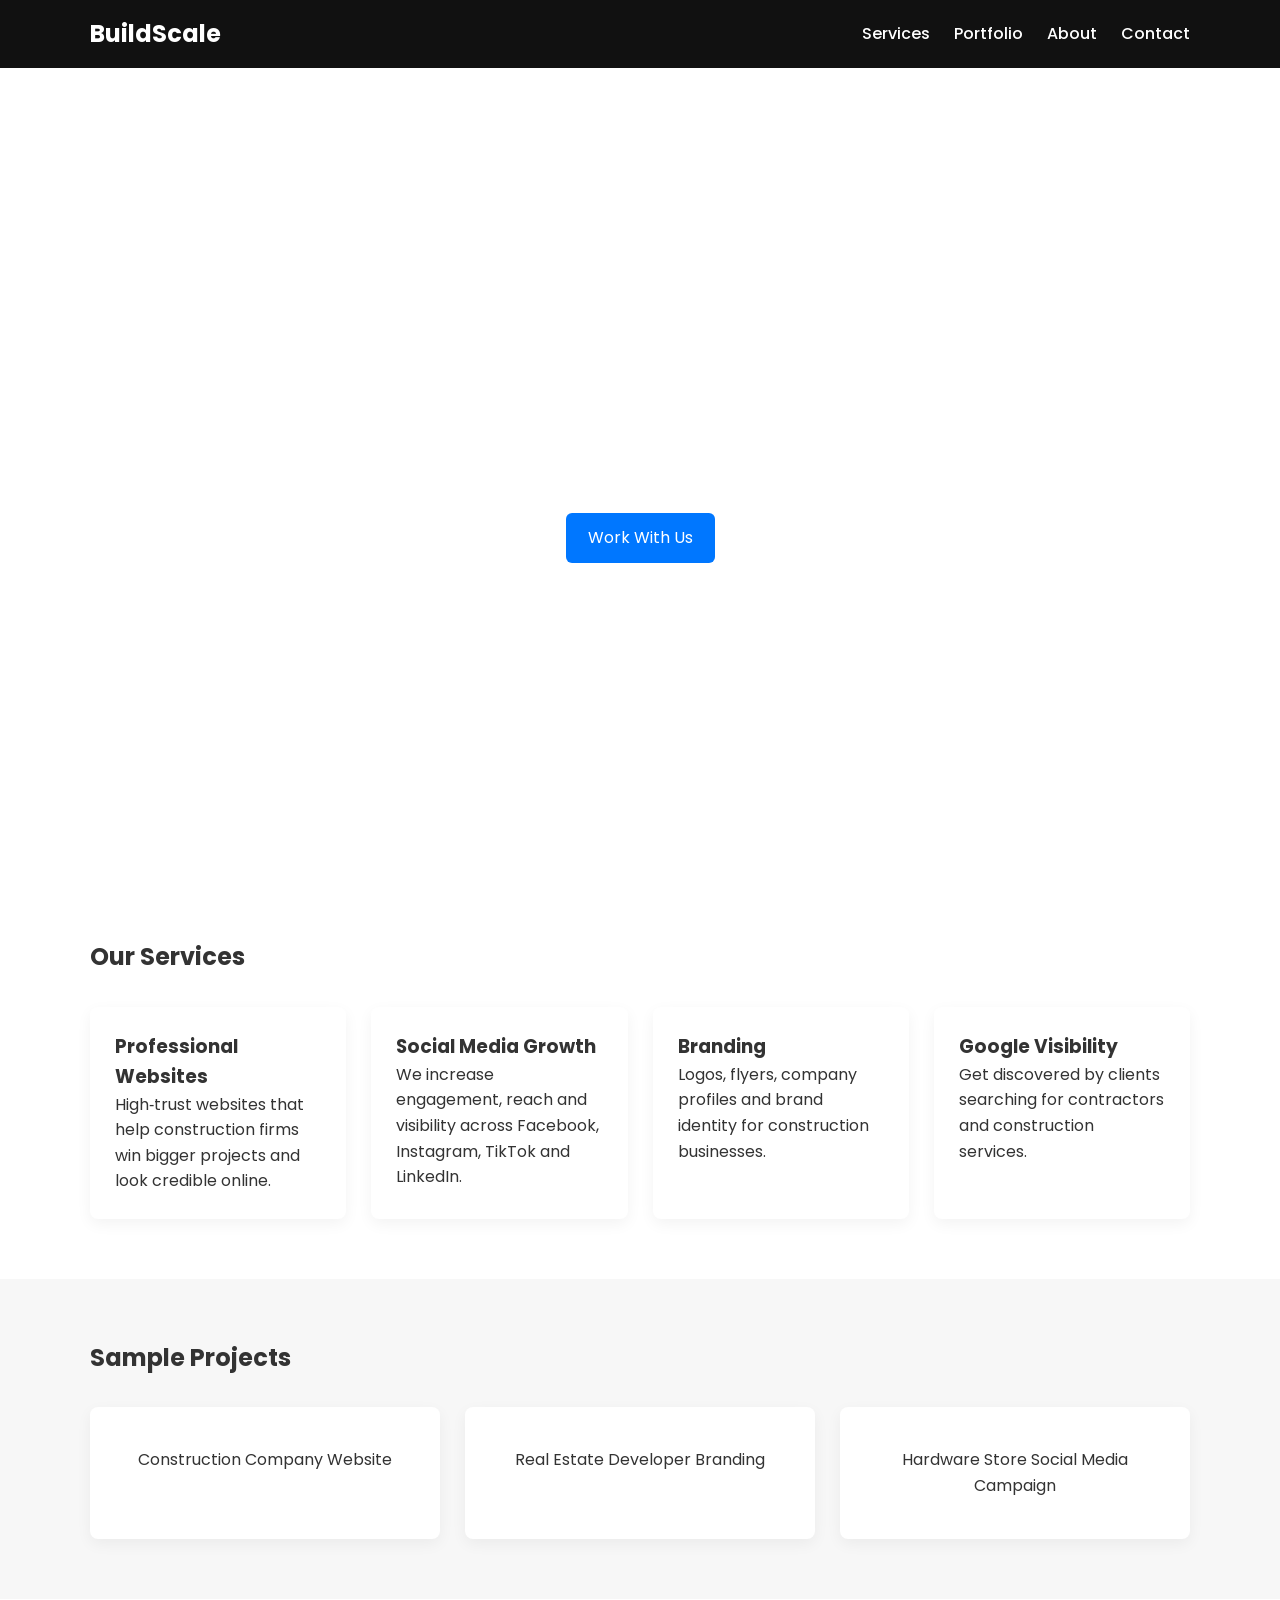
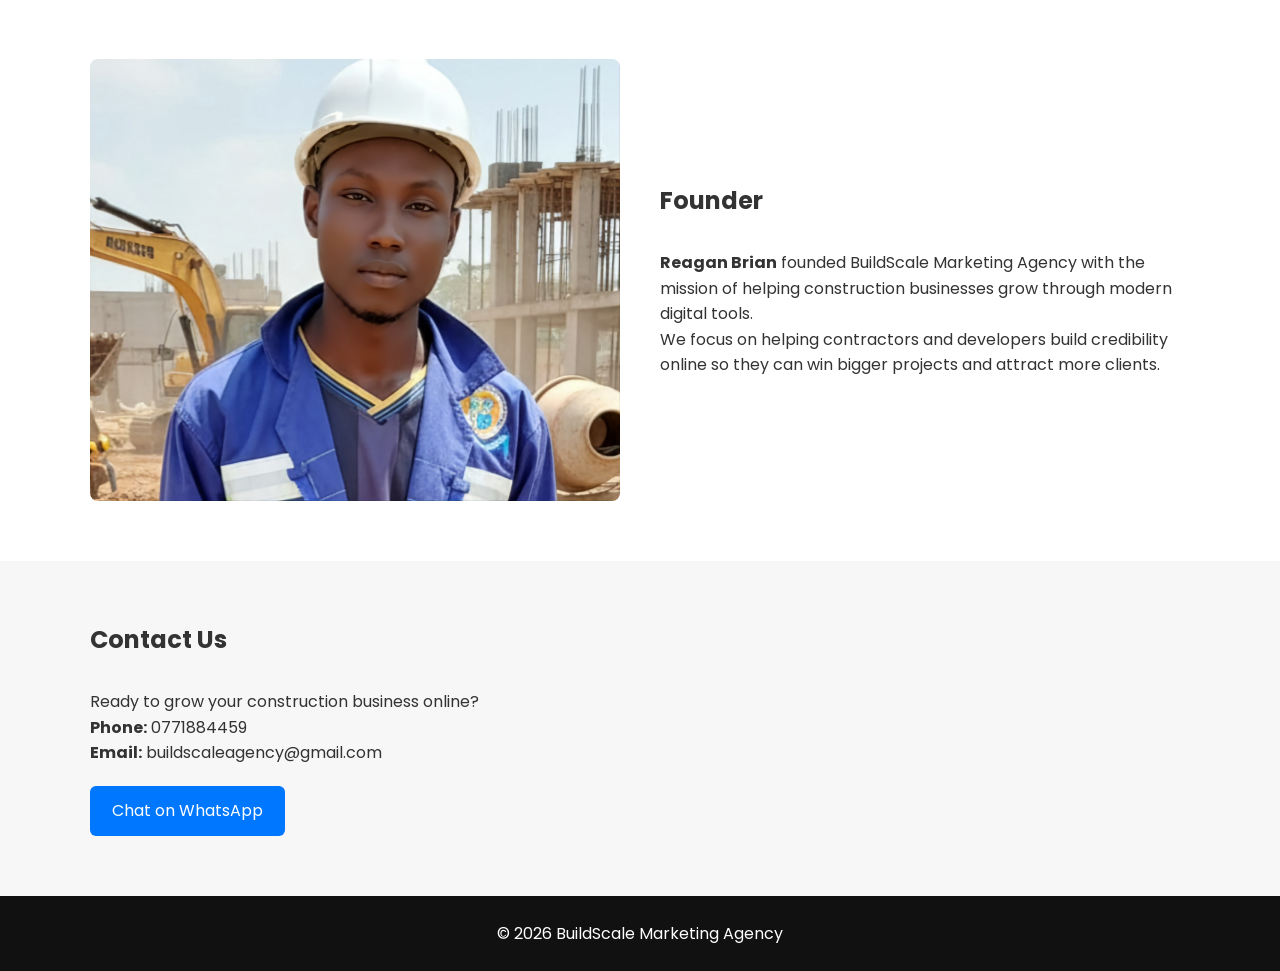
==== index.html @ fc9a52d5 "Update index.html" ====
<!DOCTYPE html>
<html lang="en">
<head>
<meta charset="UTF-8">
<meta name="viewport" content="width=device-width, initial-scale=1.0">
<title>BuildScale Marketing Agency</title>
<link rel="stylesheet" href="css/style.css">
<link rel="preconnect" href="https://fonts.googleapis.com">
<link rel="preconnect" href="https://fonts.gstatic.com" crossorigin>
<link href="https://fonts.googleapis.com/css2?family=Poppins:wght@300;400;600;700&display=swap" rel="stylesheet">
</head>

<body>

<header>
  <div class="container nav">
    <h2>BuildScale</h2>
    <nav>
      <a href="#services">Services</a>
      <a href="#portfolio">Portfolio</a>
      <a href="#about">About</a>
      <a href="#contact">Contact</a>
    </nav>
  </div>
</header>

<section class="hero">
  <h1>Marketing Built For Construction Companies</h1>
  <p>We help contractors attract bigger projects online.</p>
  <a href="#contact" class="btn">Work With Us</a>
</section>

<section id="services" class="section">
<div class="container">
<h2>Our Services</h2>

<div class="grid">
<div class="card">
<h3>Professional Websites</h3>
<p>High‑trust websites that help construction firms win bigger projects and look credible online.</p>
</div>

<div class="card">
<h3>Social Media Growth</h3>
<p>We increase engagement, reach and visibility across Facebook, Instagram, TikTok and LinkedIn.</p>
</div>

<div class="card">
<h3>Branding</h3>
<p>Logos, flyers, company profiles and brand identity for construction businesses.</p>
</div>

<div class="card">
<h3>Google Visibility</h3>
<p>Get discovered by clients searching for contractors and construction services.</p>
</div>
</div>

</div>
</section>

<section id="portfolio" class="section light">
<div class="container">
<h2>Sample Projects</h2>

<div class="grid">
<div class="portfolio">Construction Company Website</div>
<div class="portfolio">Real Estate Developer Branding</div>
<div class="portfolio">Hardware Store Social Media Campaign</div>
</div>

</div>
</section>

<section id="about" class="section">
<div class="container about-grid">

<img src="images/founder.jpg" alt="Founder">

<div>
<h2>Founder</h2>
<p><strong>Reagan Brian</strong> founded BuildScale Marketing Agency with the mission of helping construction businesses grow through modern digital tools.</p>

<p>We focus on helping contractors and developers build credibility online so they can win bigger projects and attract more clients.</p>
</div>

</div>
</section>

<section id="contact" class="section light">
<div class="container">
<h2>Contact Us</h2>

<p>Ready to grow your construction business online?</p>

<p><strong>Phone:</strong> 0771884459</p>
<p><strong>Email:</strong> buildscaleagency@gmail.com</p>

<a class="btn" href="https://wa.me/256771884459">Chat on WhatsApp</a>

</div>
</section>

<footer>
<p>© 2026 BuildScale Marketing Agency</p>
</footer>

<script src="js/script.js"></script>

</body>
</html>
---- css/style.css ----
*{
margin:0;
padding:0;
box-sizing:border-box;
font-family:Poppins,sans-serif;
}

body{
line-height:1.6;
color:#333;
}

.container{
width:90%;
max-width:1100px;
margin:auto;
}

header{
background:#111;
color:white;
}

.nav{
display:flex;
justify-content:space-between;
align-items:center;
padding:15px 0;
}

nav a{
color:white;
margin-left:20px;
text-decoration:none;
font-weight:500;
}

.hero{
padding:60px 0;
background:#f4f6f8;
}

.hero-grid{
display:grid;
grid-template-columns:1fr 1fr;
gap:40px;
align-items:center;
}

.hero img{
width:100%;
border-radius:8px;
}

h1{
font-size:40px;
margin-bottom:20px;
}

.section{
padding:60px 0;
}

.section h2{
margin-bottom:30px;
}

.light{
background:#f7f7f7;
}

.grid{
display:grid;
grid-template-columns:repeat(auto-fit,minmax(220px,1fr));
gap:25px;
}

.card{
background:white;
padding:25px;
border-radius:8px;
box-shadow:0 5px 15px rgba(0,0,0,0.05);
}

.portfolio{
background:white;
padding:40px;
text-align:center;
border-radius:8px;
box-shadow:0 5px 15px rgba(0,0,0,0.05);
}

.about-grid{
display:grid;
grid-template-columns:1fr 1fr;
gap:40px;
align-items:center;
}

.about-grid img{
width:100%;
border-radius:8px;
}

.btn{
display:inline-block;
margin-top:20px;
padding:12px 22px;
background:#0077ff;
color:white;
text-decoration:none;
border-radius:6px;
}

footer{
text-align:center;
padding:25px;
background:#111;
color:white;
}

@media(max-width:800px){

.hero-grid{
grid-template-columns:1fr;
}

.about-grid{
grid-template-columns:1fr;
}

h1{
font-size:30px;
}

}
.hero{
  background: url("images/hero.jpg") center/cover no-repeat;
  height: 90vh;
  display:flex;
  flex-direction:column;
  justify-content:center;
  align-items:center;
  color:white;
  text-align:center;
}
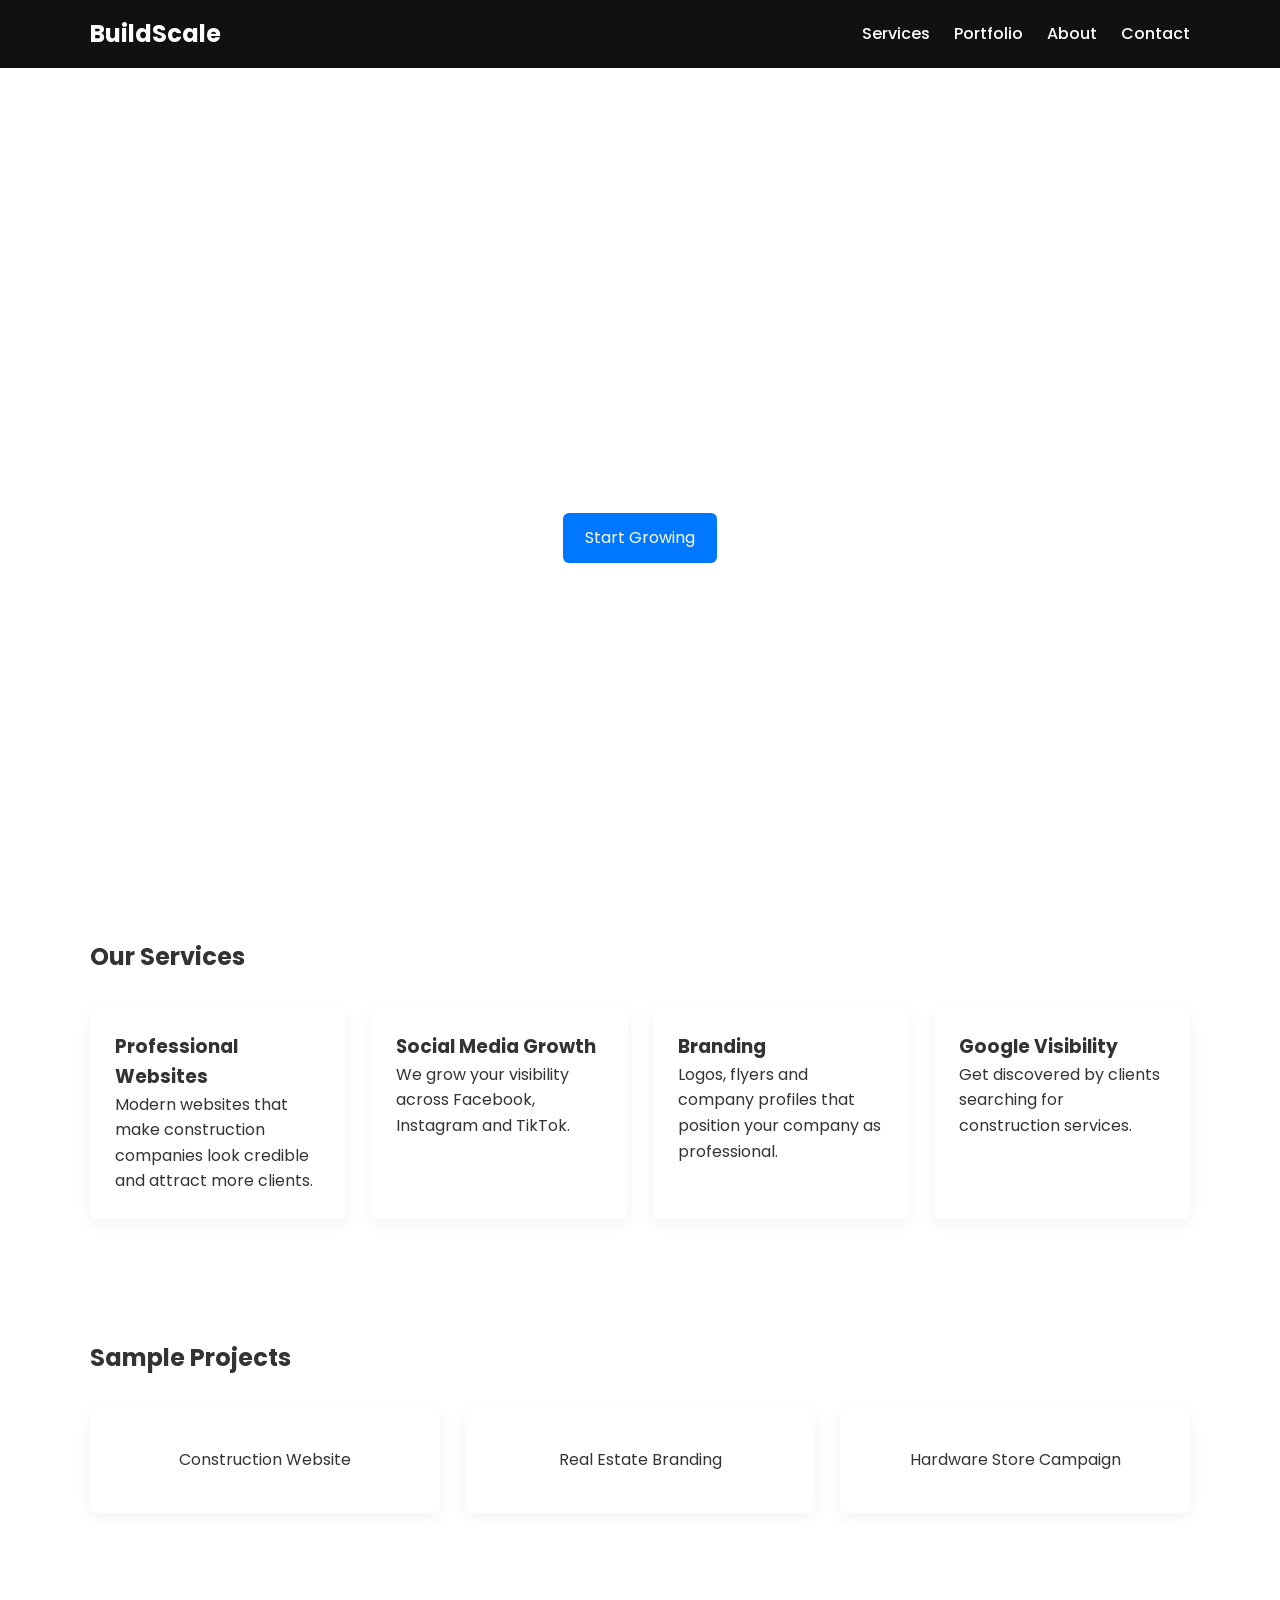
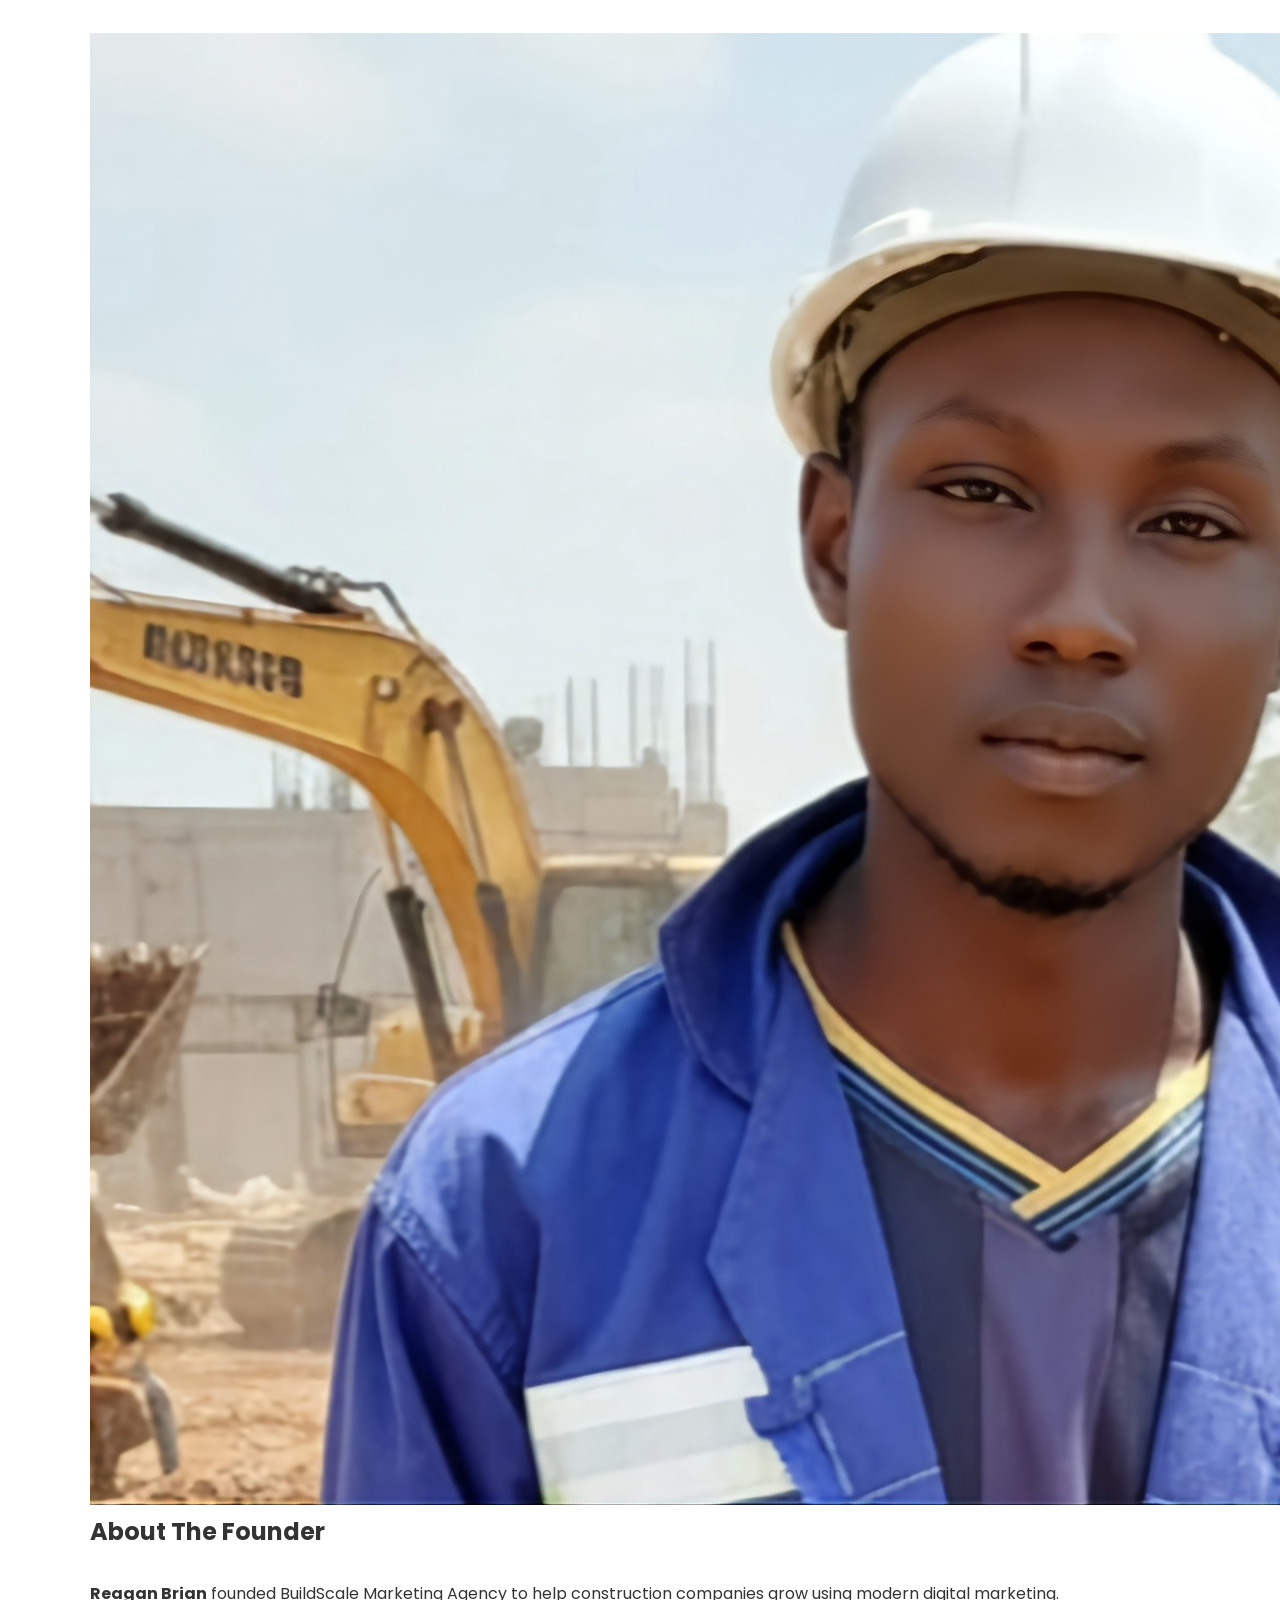
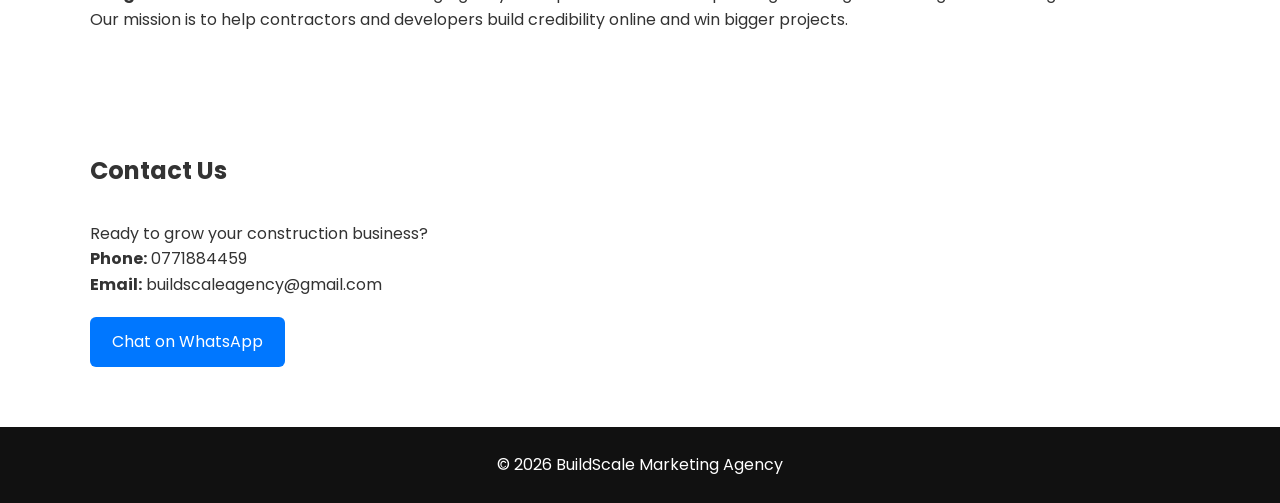
==== commit c7e31c89: "Update index.html" ====
--- a/index.html
+++ b/index.html
@@ -1,112 +1,151 @@
-
 <!DOCTYPE html>
 <html lang="en">
 <head>
 <meta charset="UTF-8">
 <meta name="viewport" content="width=device-width, initial-scale=1.0">
+
 <title>BuildScale Marketing Agency</title>
+
 <link rel="stylesheet" href="css/style.css">
+
 <link rel="preconnect" href="https://fonts.googleapis.com">
 <link rel="preconnect" href="https://fonts.gstatic.com" crossorigin>
+
 <link href="https://fonts.googleapis.com/css2?family=Poppins:wght@300;400;600;700&display=swap" rel="stylesheet">
+
 </head>
 
 <body>
 
 <header>
-  <div class="container nav">
-    <h2>BuildScale</h2>
-    <nav>
-      <a href="#services">Services</a>
-      <a href="#portfolio">Portfolio</a>
-      <a href="#about">About</a>
-      <a href="#contact">Contact</a>
-    </nav>
-  </div>
+
+<div class="container nav">
+
+<h2 class="logo">BuildScale</h2>
+
+<nav>
+<a href="#services">Services</a>
+<a href="#portfolio">Portfolio</a>
+<a href="#about">About</a>
+<a href="#contact">Contact</a>
+</nav>
+
+</div>
+
 </header>
 
+
 <section class="hero">
-  <h1>Marketing Built For Construction Companies</h1>
-  <p>We help contractors attract bigger projects online.</p>
-  <a href="#contact" class="btn">Work With Us</a>
+
+<div class="hero-content">
+
+<h1>Marketing Built For Construction Companies</h1>
+
+<p>We help contractors attract bigger projects and grow their business online.</p>
+
+<a href="#contact" class="btn">Start Growing</a>
+
+</div>
+
 </section>
 
+
 <section id="services" class="section">
+
 <div class="container">
-<h2>Our Services</h2>
+
+<h2 class="section-title">Our Services</h2>
 
 <div class="grid">
+
 <div class="card">
 <h3>Professional Websites</h3>
-<p>High‑trust websites that help construction firms win bigger projects and look credible online.</p>
+<p>Modern websites that make construction companies look credible and attract more clients.</p>
 </div>
 
 <div class="card">
 <h3>Social Media Growth</h3>
-<p>We increase engagement, reach and visibility across Facebook, Instagram, TikTok and LinkedIn.</p>
+<p>We grow your visibility across Facebook, Instagram and TikTok.</p>
 </div>
 
 <div class="card">
 <h3>Branding</h3>
-<p>Logos, flyers, company profiles and brand identity for construction businesses.</p>
+<p>Logos, flyers and company profiles that position your company as professional.</p>
 </div>
 
 <div class="card">
 <h3>Google Visibility</h3>
-<p>Get discovered by clients searching for contractors and construction services.</p>
-</div>
+<p>Get discovered by clients searching for construction services.</p>
 </div>
 
 </div>
+
+</div>
+
 </section>
 
-<section id="portfolio" class="section light">
+
+<section id="portfolio" class="section dark">
+
 <div class="container">
-<h2>Sample Projects</h2>
+
+<h2 class="section-title">Sample Projects</h2>
 
 <div class="grid">
-<div class="portfolio">Construction Company Website</div>
-<div class="portfolio">Real Estate Developer Branding</div>
-<div class="portfolio">Hardware Store Social Media Campaign</div>
+
+<div class="portfolio">Construction Website</div>
+<div class="portfolio">Real Estate Branding</div>
+<div class="portfolio">Hardware Store Campaign</div>
+
 </div>
 
 </div>
+
 </section>
 
+
 <section id="about" class="section">
-<div class="container about-grid">
 
-<img src="images/founder.jpg" alt="Founder">
+<div class="container about">
+
+<img src="images/founder.jpg">
 
 <div>
-<h2>Founder</h2>
-<p><strong>Reagan Brian</strong> founded BuildScale Marketing Agency with the mission of helping construction businesses grow through modern digital tools.</p>
 
-<p>We focus on helping contractors and developers build credibility online so they can win bigger projects and attract more clients.</p>
+<h2>About The Founder</h2>
+
+<p><strong>Reagan Brian</strong> founded BuildScale Marketing Agency to help construction companies grow using modern digital marketing.</p>
+
+<p>Our mission is to help contractors and developers build credibility online and win bigger projects.</p>
+
 </div>
 
 </div>
+
 </section>
 
-<section id="contact" class="section light">
+
+<section id="contact" class="section contact">
+
 <div class="container">
-<h2>Contact Us</h2>
 
-<p>Ready to grow your construction business online?</p>
+<h2 class="section-title">Contact Us</h2>
+
+<p>Ready to grow your construction business?</p>
 
 <p><strong>Phone:</strong> 0771884459</p>
+
 <p><strong>Email:</strong> buildscaleagency@gmail.com</p>
 
-<a class="btn" href="https://wa.me/256771884459">Chat on WhatsApp</a>
+<a href="https://wa.me/256771884459" class="btn">Chat on WhatsApp</a>
 
 </div>
+
 </section>
 
+
 <footer>
+
 <p>© 2026 BuildScale Marketing Agency</p>
+
 </footer>
-
-<script src="js/script.js"></script>
-
-</body>
-</html>
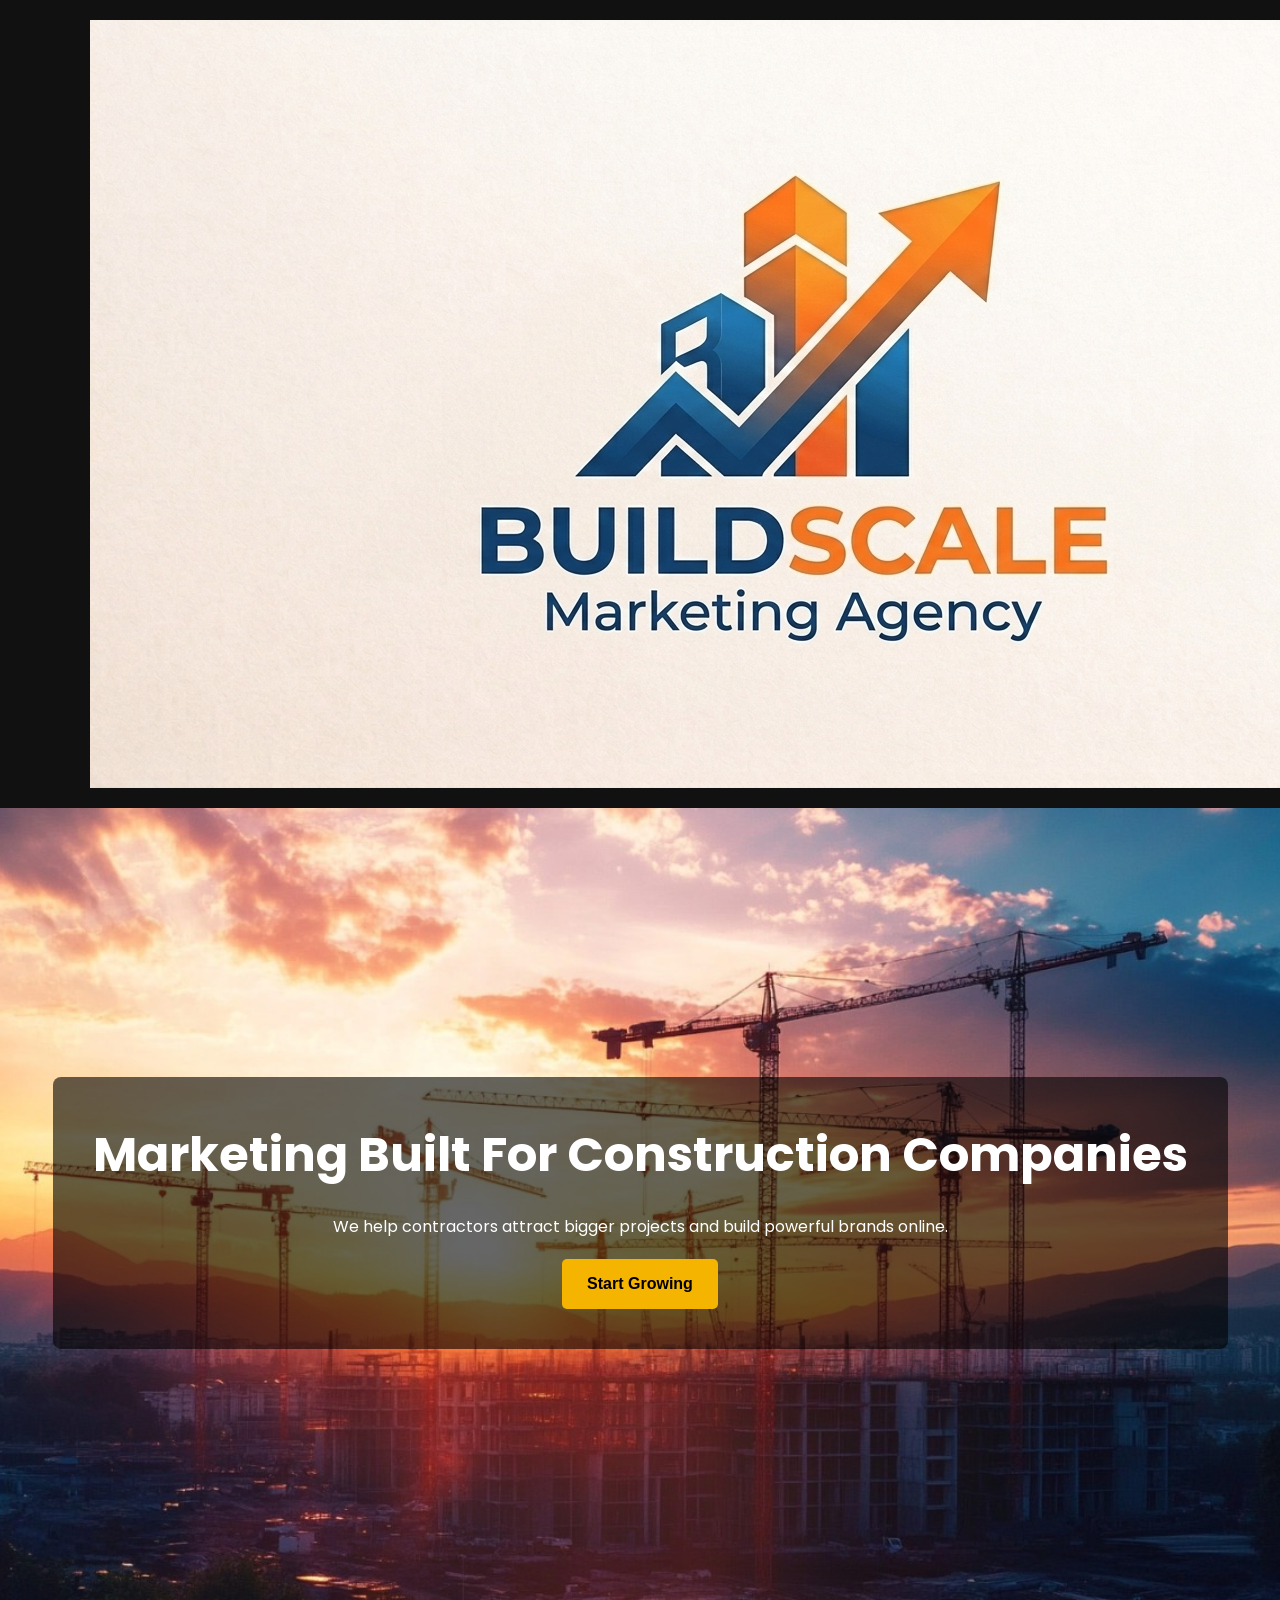
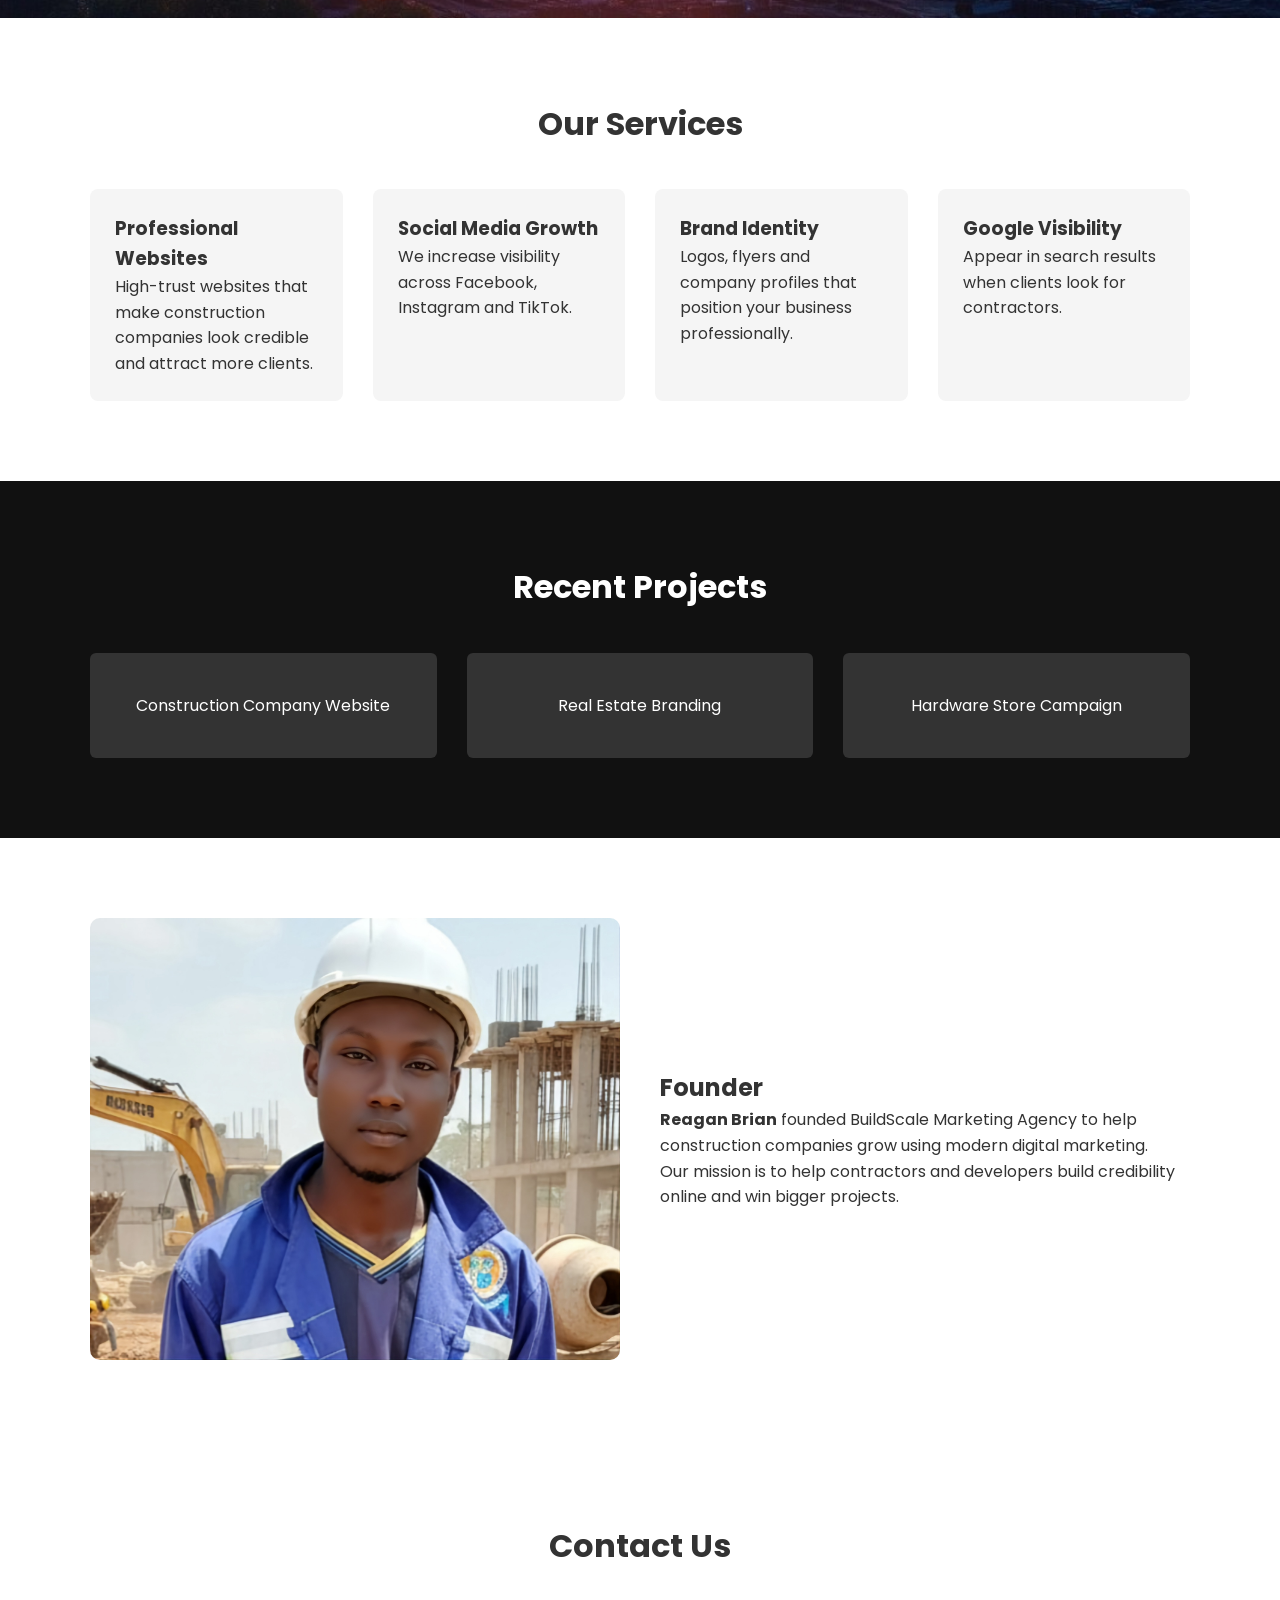
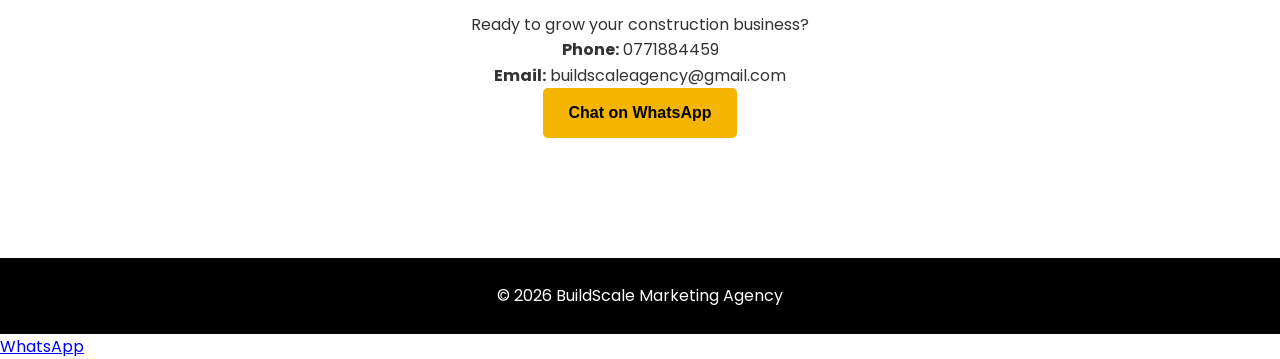
==== commit fbc9d87d: "Update index.html" ====
--- a/index.html
+++ b/index.html
@@ -1,6 +1,8 @@
 <!DOCTYPE html>
 <html lang="en">
+
 <head>
+
 <meta charset="UTF-8">
 <meta name="viewport" content="width=device-width, initial-scale=1.0">
 
@@ -21,13 +23,15 @@
 
 <div class="container nav">
 
-<h2 class="logo">BuildScale</h2>
+<img src="images/logo.png" class="logo">
 
 <nav>
+
 <a href="#services">Services</a>
 <a href="#portfolio">Portfolio</a>
 <a href="#about">About</a>
 <a href="#contact">Contact</a>
+
 </nav>
 
 </div>
@@ -37,13 +41,17 @@
 
 <section class="hero">
 
+<div class="hero-overlay">
+
 <div class="hero-content">
 
 <h1>Marketing Built For Construction Companies</h1>
 
-<p>We help contractors attract bigger projects and grow their business online.</p>
+<p>We help contractors attract bigger projects and build powerful brands online.</p>
 
 <a href="#contact" class="btn">Start Growing</a>
+
+</div>
 
 </div>
 
@@ -60,22 +68,22 @@
 
 <div class="card">
 <h3>Professional Websites</h3>
-<p>Modern websites that make construction companies look credible and attract more clients.</p>
+<p>High-trust websites that make construction companies look credible and attract more clients.</p>
 </div>
 
 <div class="card">
 <h3>Social Media Growth</h3>
-<p>We grow your visibility across Facebook, Instagram and TikTok.</p>
+<p>We increase visibility across Facebook, Instagram and TikTok.</p>
 </div>
 
 <div class="card">
-<h3>Branding</h3>
-<p>Logos, flyers and company profiles that position your company as professional.</p>
+<h3>Brand Identity</h3>
+<p>Logos, flyers and company profiles that position your business professionally.</p>
 </div>
 
 <div class="card">
 <h3>Google Visibility</h3>
-<p>Get discovered by clients searching for construction services.</p>
+<p>Appear in search results when clients look for contractors.</p>
 </div>
 
 </div>
@@ -89,11 +97,11 @@
 
 <div class="container">
 
-<h2 class="section-title">Sample Projects</h2>
+<h2 class="section-title">Recent Projects</h2>
 
 <div class="grid">
 
-<div class="portfolio">Construction Website</div>
+<div class="portfolio">Construction Company Website</div>
 <div class="portfolio">Real Estate Branding</div>
 <div class="portfolio">Hardware Store Campaign</div>
 
@@ -112,7 +120,7 @@
 
 <div>
 
-<h2>About The Founder</h2>
+<h2>Founder</h2>
 
 <p><strong>Reagan Brian</strong> founded BuildScale Marketing Agency to help construction companies grow using modern digital marketing.</p>
 
@@ -149,3 +157,11 @@
 <p>© 2026 BuildScale Marketing Agency</p>
 
 </footer>
+
+
+<a href="https://wa.me/256771884459" class="whatsapp">
+WhatsApp
+</a>
+
+</body>
+</html>
--- a/css/style.css
+++ b/css/style.css
@@ -1,12 +1,11 @@
-
 *{
 margin:0;
 padding:0;
 box-sizing:border-box;
-font-family:Poppins,sans-serif;
 }
 
 body{
+font-family:'Poppins',sans-serif;
 line-height:1.6;
 color:#333;
 }
@@ -20,13 +19,13 @@
 header{
 background:#111;
 color:white;
+padding:20px 0;
 }
 
 .nav{
 display:flex;
 justify-content:space-between;
 align-items:center;
-padding:15px 0;
 }
 
 nav a{
@@ -36,112 +35,108 @@
 font-weight:500;
 }
 
-.hero{
-padding:60px 0;
-background:#f4f6f8;
+nav a:hover{
+color:#f4b400;
 }
 
-.hero-grid{
+.logo{
+font-weight:700;
+}
+
+.hero{
+height:90vh;
+background:url("../images/hero.jpg") center/cover no-repeat;
+display:flex;
+justify-content:center;
+align-items:center;
+text-align:center;
+color:white;
+}
+
+.hero-content{
+background:rgba(0,0,0,0.6);
+padding:40px;
+border-radius:8px;
+}
+
+.hero h1{
+font-size:48px;
+margin-bottom:20px;
+}
+
+.hero p{
+margin-bottom:20px;
+}
+
+.btn{
+display:inline-block;
+background:#f4b400;
+color:black;
+padding:12px 25px;
+text-decoration:none;
+font-weight:600;
+border-radius:5px;
+}
+
+.section{
+padding:80px 0;
+}
+
+.section-title{
+text-align:center;
+margin-bottom:40px;
+font-size:32px;
+}
+
+.grid{
+display:grid;
+grid-template-columns:repeat(auto-fit,minmax(250px,1fr));
+gap:30px;
+}
+
+.card{
+background:#f5f5f5;
+padding:25px;
+border-radius:8px;
+transition:0.3s;
+}
+
+.card:hover{
+transform:translateY(-5px);
+}
+
+.dark{
+background:#111;
+color:white;
+}
+
+.portfolio{
+background:#333;
+padding:40px;
+text-align:center;
+border-radius:6px;
+}
+
+.about{
 display:grid;
 grid-template-columns:1fr 1fr;
 gap:40px;
 align-items:center;
 }
 
-.hero img{
+.about img{
 width:100%;
-border-radius:8px;
+border-radius:10px;
 }
 
-h1{
-font-size:40px;
-margin-bottom:20px;
-}
-
-.section{
-padding:60px 0;
-}
-
-.section h2{
-margin-bottom:30px;
-}
-
-.light{
-background:#f7f7f7;
-}
-
-.grid{
-display:grid;
-grid-template-columns:repeat(auto-fit,minmax(220px,1fr));
-gap:25px;
-}
-
-.card{
-background:white;
-padding:25px;
-border-radius:8px;
-box-shadow:0 5px 15px rgba(0,0,0,0.05);
-}
-
-.portfolio{
-background:white;
-padding:40px;
+.contact{
 text-align:center;
-border-radius:8px;
-box-shadow:0 5px 15px rgba(0,0,0,0.05);
-}
-
-.about-grid{
-display:grid;
-grid-template-columns:1fr 1fr;
-gap:40px;
-align-items:center;
-}
-
-.about-grid img{
-width:100%;
-border-radius:8px;
-}
-
-.btn{
-display:inline-block;
-margin-top:20px;
-padding:12px 22px;
-background:#0077ff;
-color:white;
-text-decoration:none;
-border-radius:6px;
 }
 
 footer{
+background:#000;
+color:white;
 text-align:center;
 padding:25px;
-background:#111;
-color:white;
+margin-top:40px;
 }
-
-@media(max-width:800px){
-
-.hero-grid{
-grid-template-columns:1fr;
-}
-
-.about-grid{
-grid-template-columns:1fr;
-}
-
-h1{
-font-size:30px;
-}
-
-}
-.hero{
-  background: url("images/hero.jpg") center/cover no-repeat;
-  height: 90vh;
-  display:flex;
-  flex-direction:column;
-  justify-content:center;
-  align-items:center;
-  color:white;
-  text-align:center;
-}
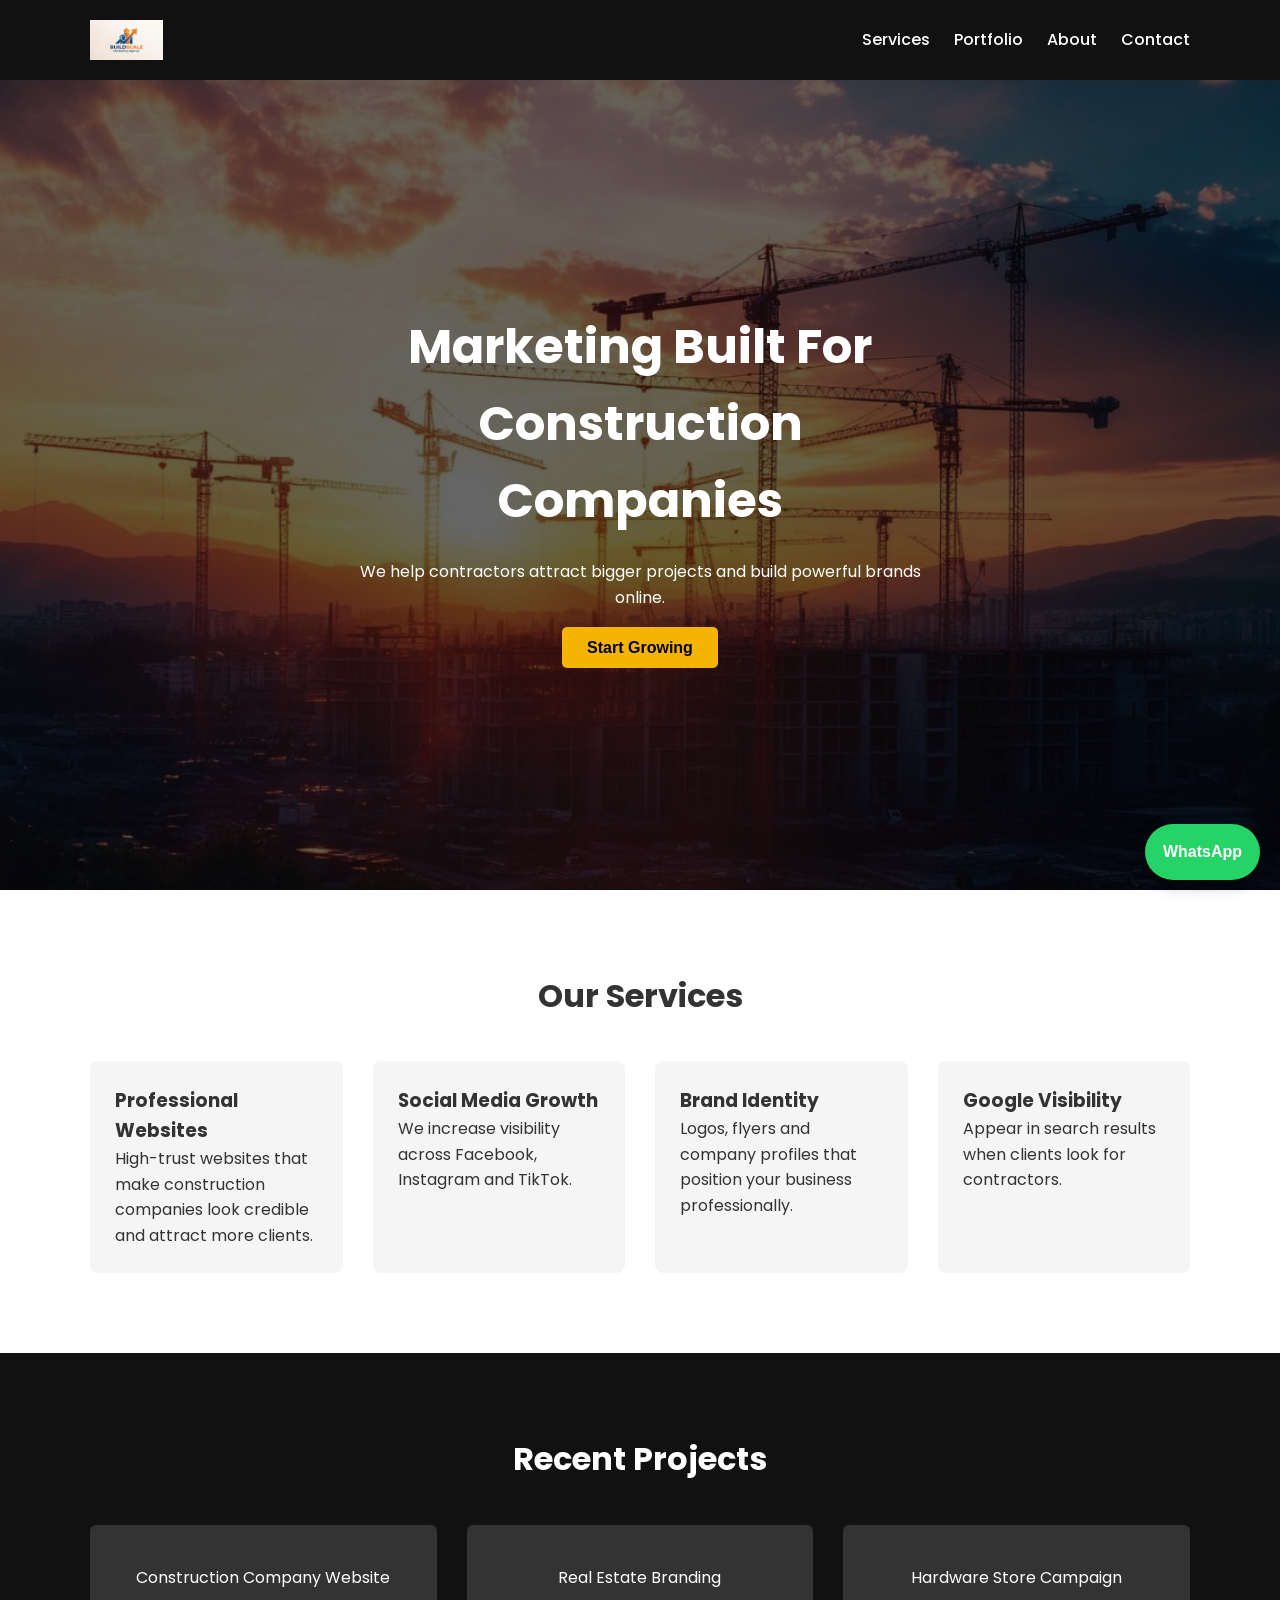
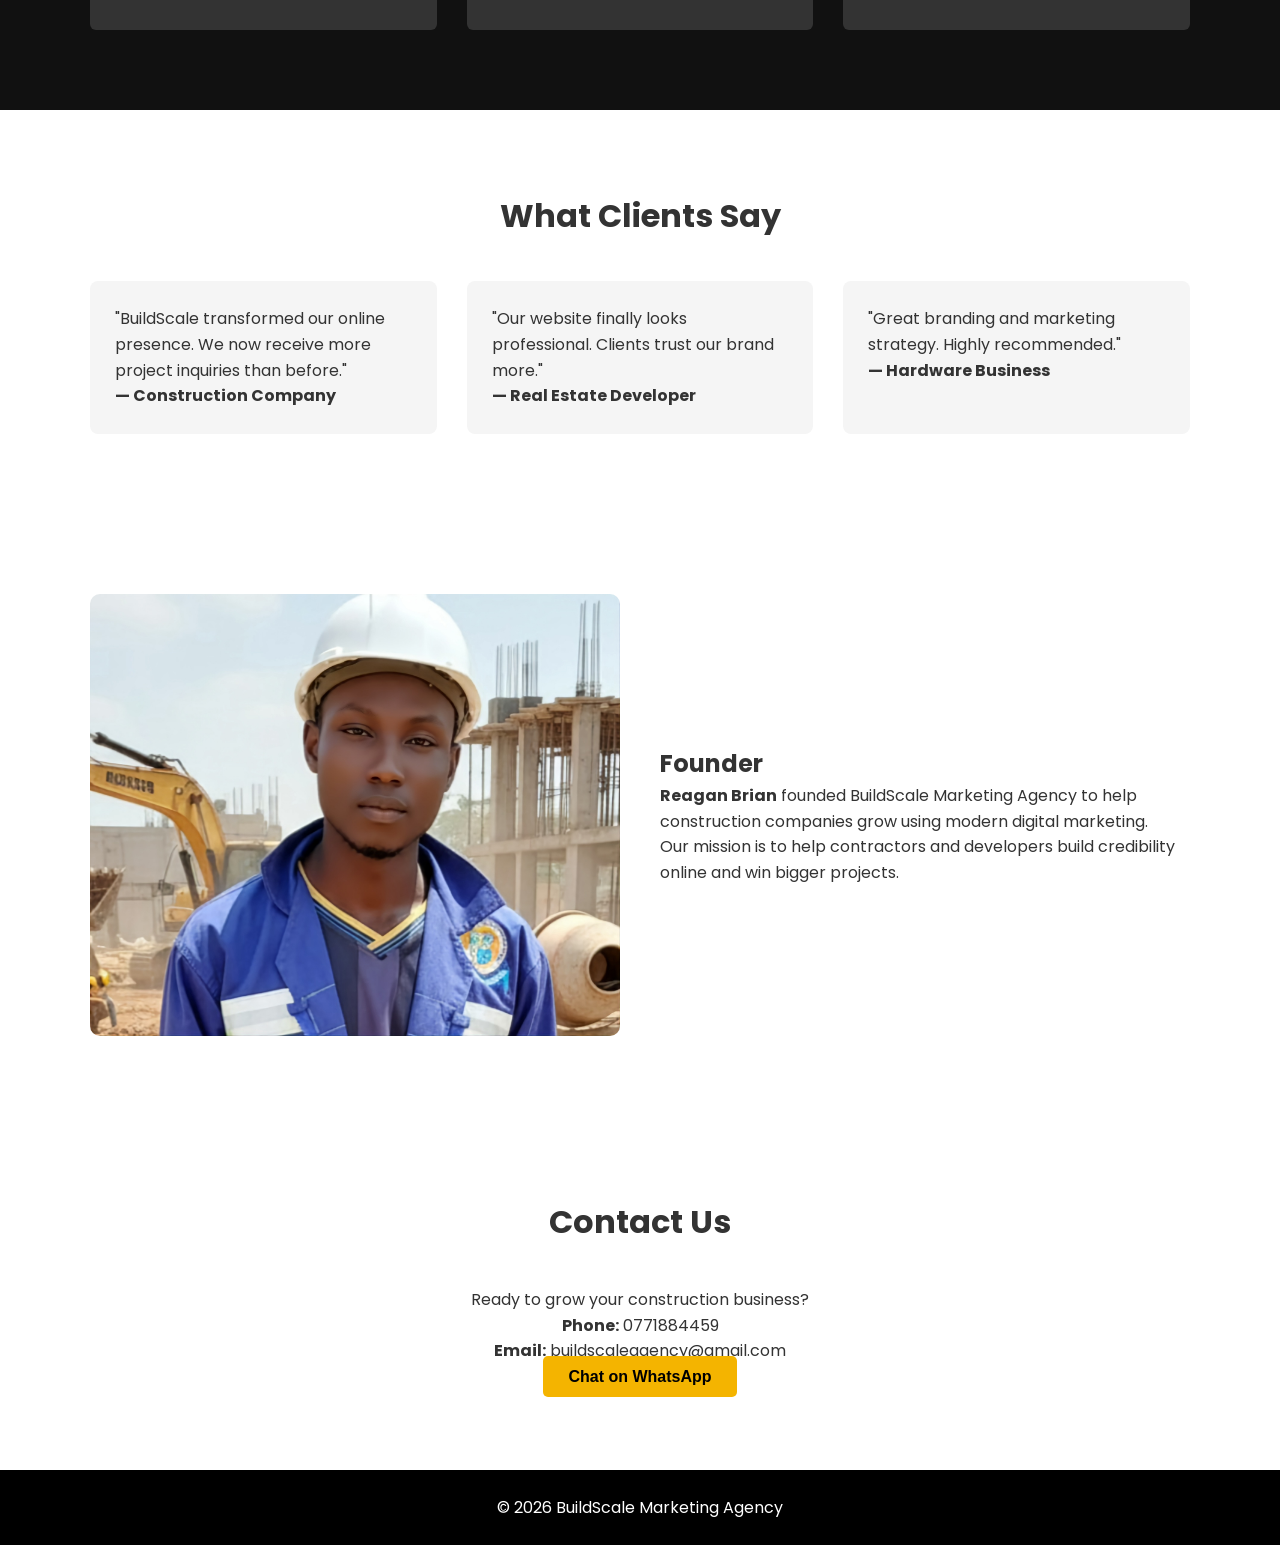
==== commit c89fe770: "Update index.html" ====
--- a/index.html
+++ b/index.html
@@ -111,7 +111,36 @@
 
 </section>
 
+<section class="section">
 
+<div class="container">
+
+<h2 class="section-title">What Clients Say</h2>
+
+<div class="grid">
+
+<div class="card">
+<p>"BuildScale transformed our online presence. We now receive more project inquiries than before."</p>
+<strong>— Construction Company</strong>
+</div>
+
+<div class="card">
+<p>"Our website finally looks professional. Clients trust our brand more."</p>
+<strong>— Real Estate Developer</strong>
+</div>
+
+<div class="card">
+<p>"Great branding and marketing strategy. Highly recommended."</p>
+<strong>— Hardware Business</strong>
+</div>
+
+</div>
+
+</div>
+
+</section>
+
+   
 <section id="about" class="section">
 
 <div class="container about">
--- a/css/style.css
+++ b/css/style.css
@@ -4,10 +4,14 @@
 box-sizing:border-box;
 }
 
+html{
+scroll-behavior:smooth;
+}
+
 body{
 font-family:'Poppins',sans-serif;
+color:#333;
 line-height:1.6;
-color:#333;
 }
 
 .container{
@@ -18,7 +22,6 @@
 
 header{
 background:#111;
-color:white;
 padding:20px 0;
 }
 
@@ -26,6 +29,10 @@
 display:flex;
 justify-content:space-between;
 align-items:center;
+}
+
+.logo{
+height:40px;
 }
 
 nav a{
@@ -39,24 +46,24 @@
 color:#f4b400;
 }
 
-.logo{
-font-weight:700;
-}
-
 .hero{
 height:90vh;
 background:url("../images/hero.jpg") center/cover no-repeat;
+position:relative;
+}
+
+.hero-overlay{
+background:rgba(0,0,0,0.6);
+height:100%;
 display:flex;
 justify-content:center;
 align-items:center;
 text-align:center;
-color:white;
 }
 
 .hero-content{
-background:rgba(0,0,0,0.6);
-padding:40px;
-border-radius:8px;
+color:white;
+max-width:600px;
 }
 
 .hero h1{
@@ -65,17 +72,22 @@
 }
 
 .hero p{
-margin-bottom:20px;
+margin-bottom:25px;
 }
 
 .btn{
-display:inline-block;
 background:#f4b400;
 color:black;
 padding:12px 25px;
 text-decoration:none;
 font-weight:600;
 border-radius:5px;
+transition:0.3s;
+}
+
+.btn:hover{
+background:#ffcc33;
+transform:translateY(-2px);
 }
 
 .section{
@@ -84,8 +96,8 @@
 
 .section-title{
 text-align:center;
+font-size:32px;
 margin-bottom:40px;
-font-size:32px;
 }
 
 .grid{
@@ -138,5 +150,17 @@
 color:white;
 text-align:center;
 padding:25px;
-margin-top:40px;
 }
+
+.whatsapp{
+position:fixed;
+bottom:20px;
+right:20px;
+background:#25D366;
+color:white;
+padding:15px 18px;
+border-radius:50px;
+text-decoration:none;
+font-weight:600;
+box-shadow:0 5px 15px rgba(0,0,0,0.3);
+}
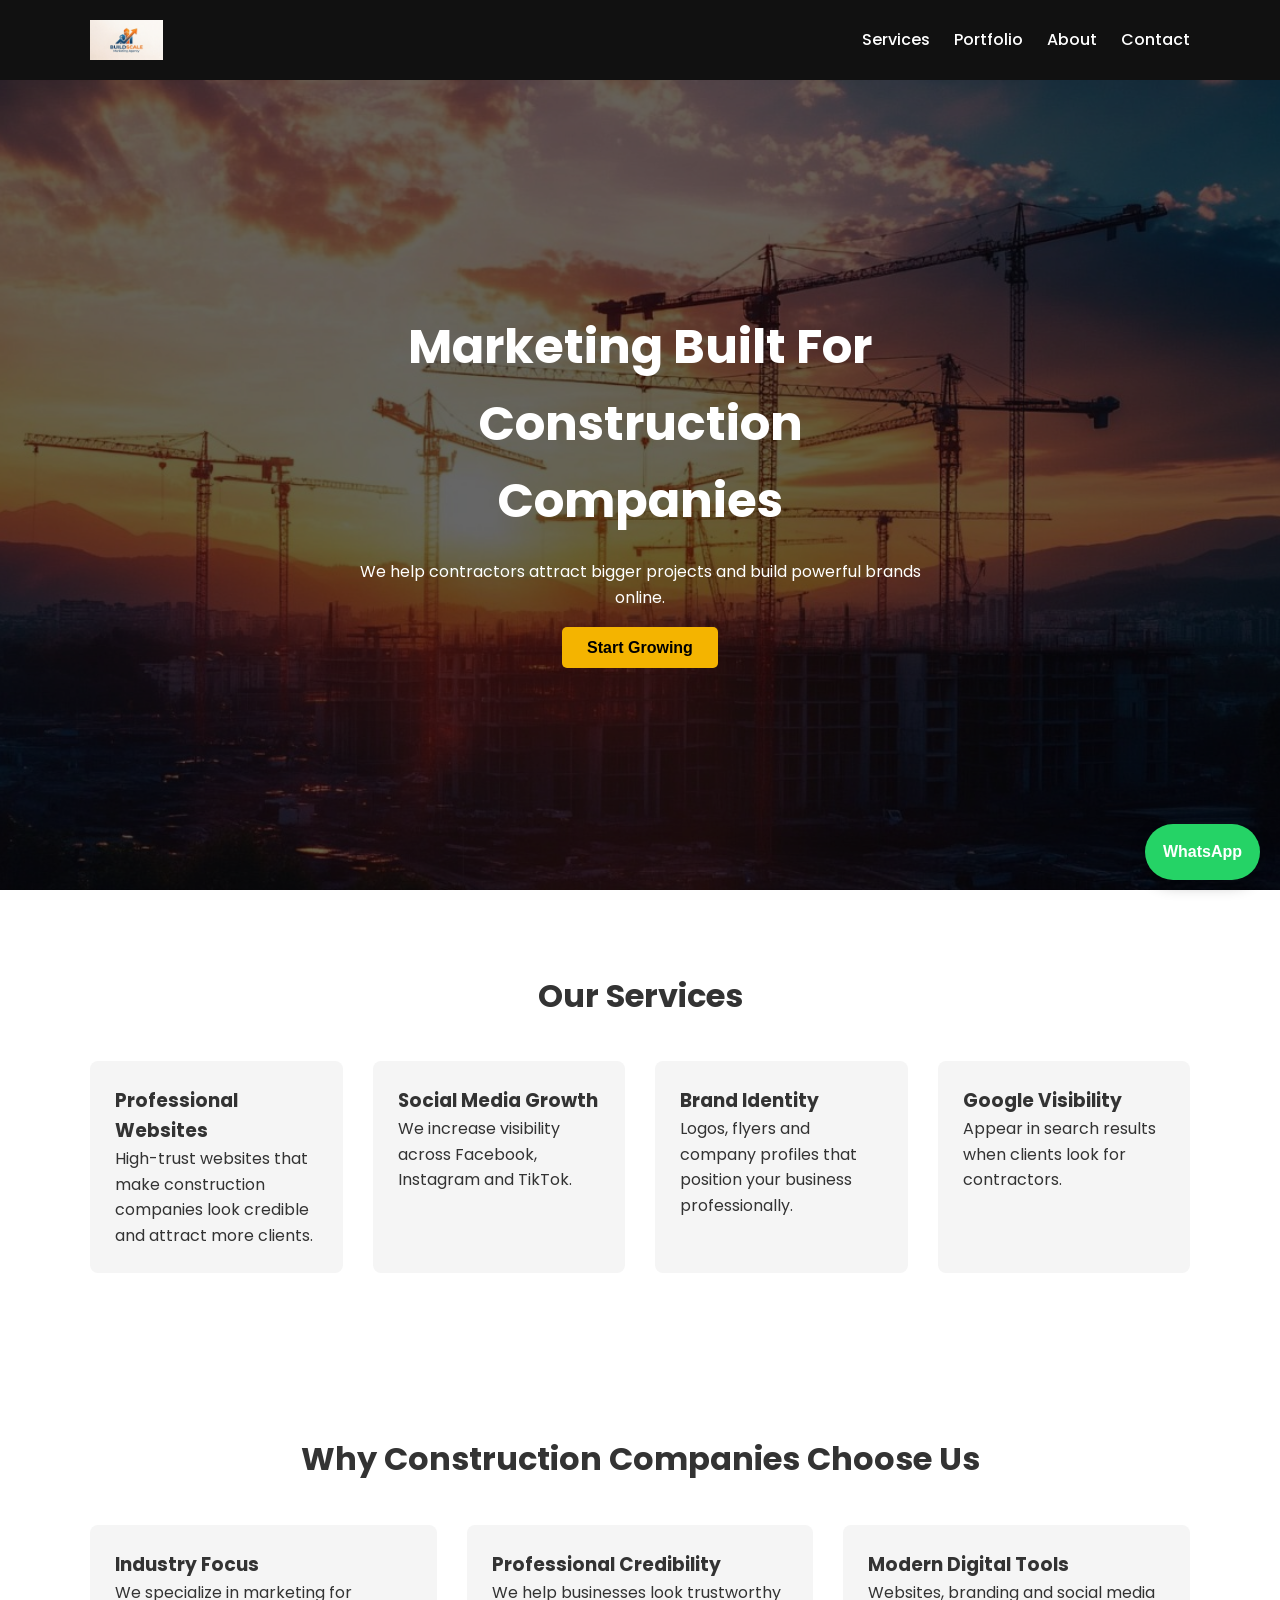
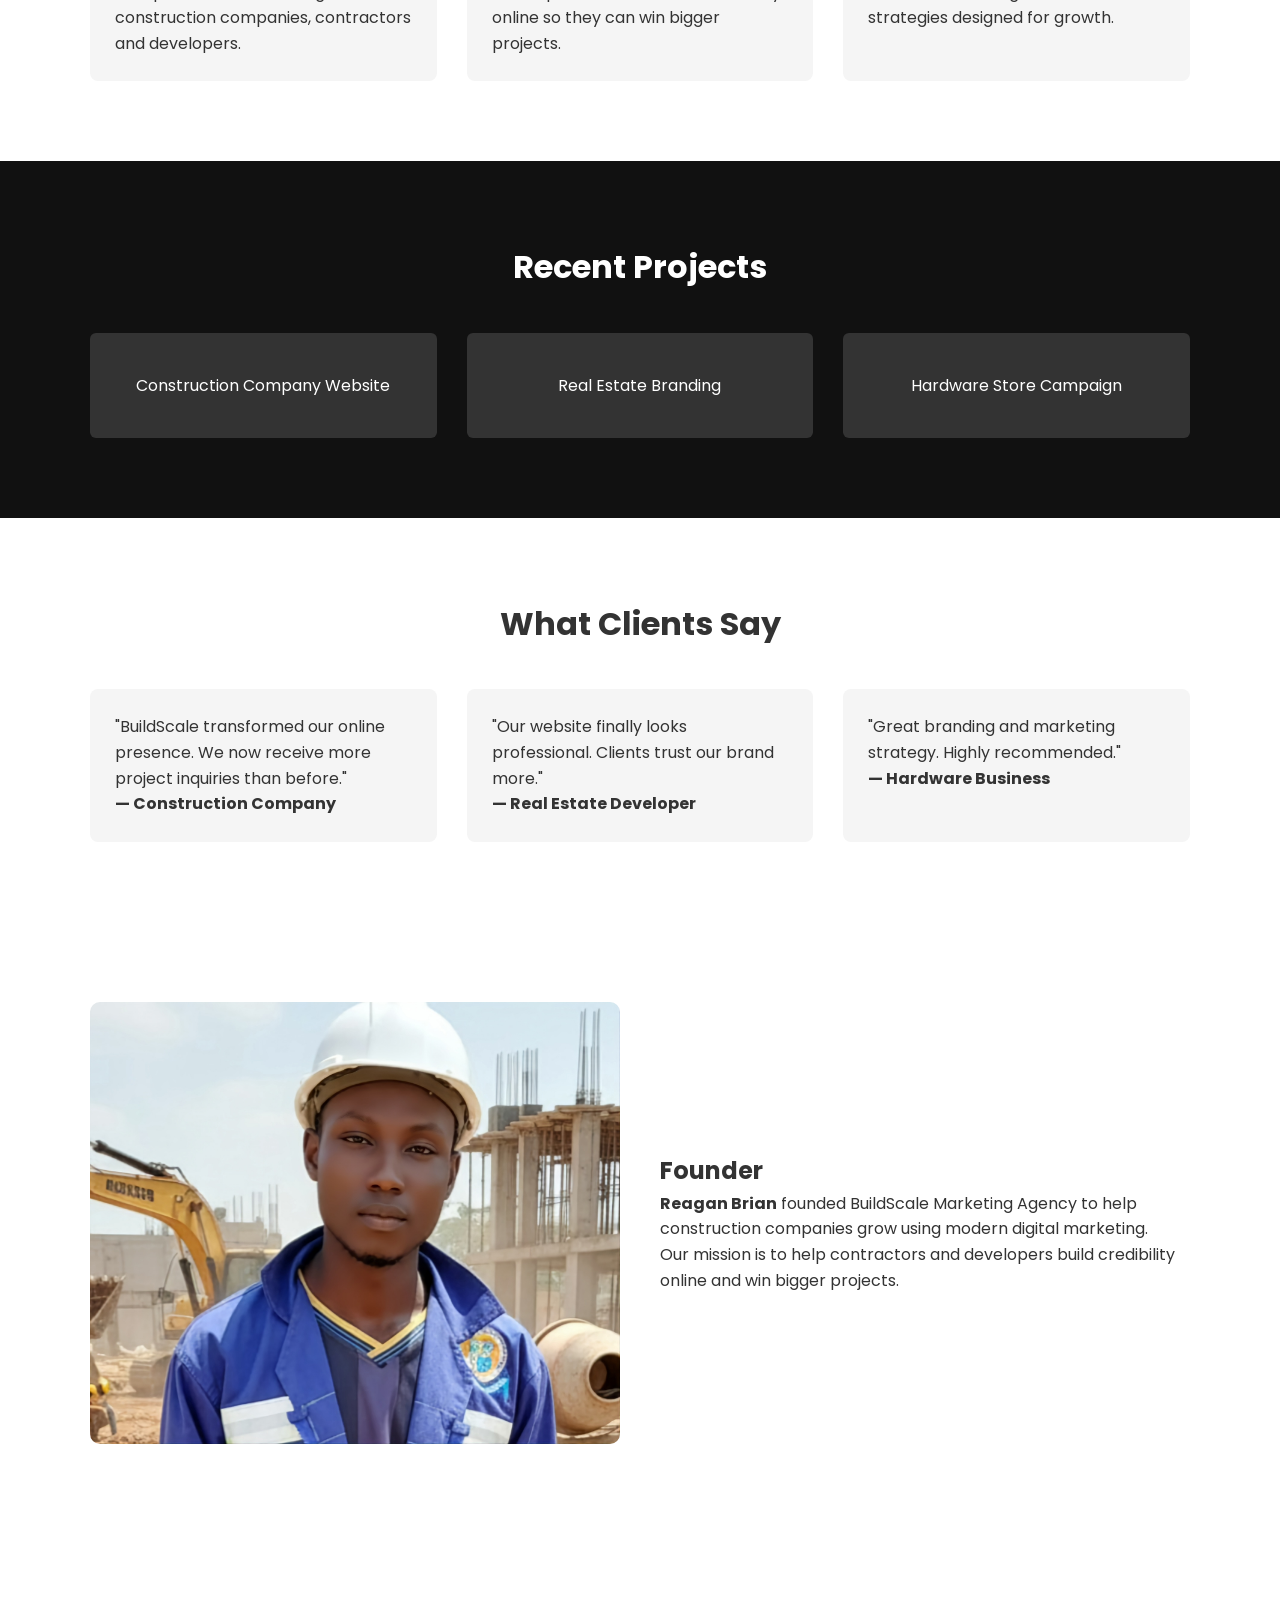
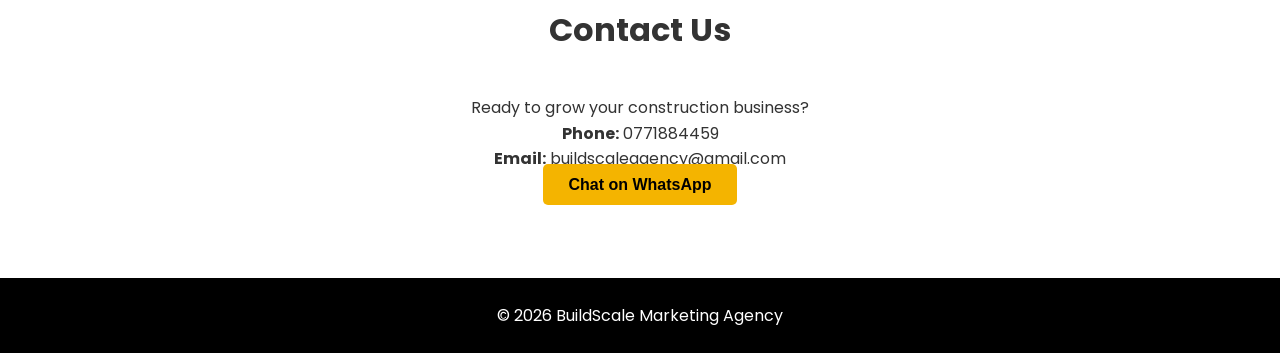
==== commit 3ee8dc4a: "Update index.html" ====
--- a/index.html
+++ b/index.html
@@ -93,6 +93,36 @@
 </section>
 
 
+<section class="section light">
+
+<div class="container">
+
+<h2 class="section-title">Why Construction Companies Choose Us</h2>
+
+<div class="grid">
+
+<div class="card">
+<h3>Industry Focus</h3>
+<p>We specialize in marketing for construction companies, contractors and developers.</p>
+</div>
+
+<div class="card">
+<h3>Professional Credibility</h3>
+<p>We help businesses look trustworthy online so they can win bigger projects.</p>
+</div>
+
+<div class="card">
+<h3>Modern Digital Tools</h3>
+<p>Websites, branding and social media strategies designed for growth.</p>
+</div>
+
+</div>
+
+</div>
+
+</section>
+   
+
 <section id="portfolio" class="section dark">
 
 <div class="container">
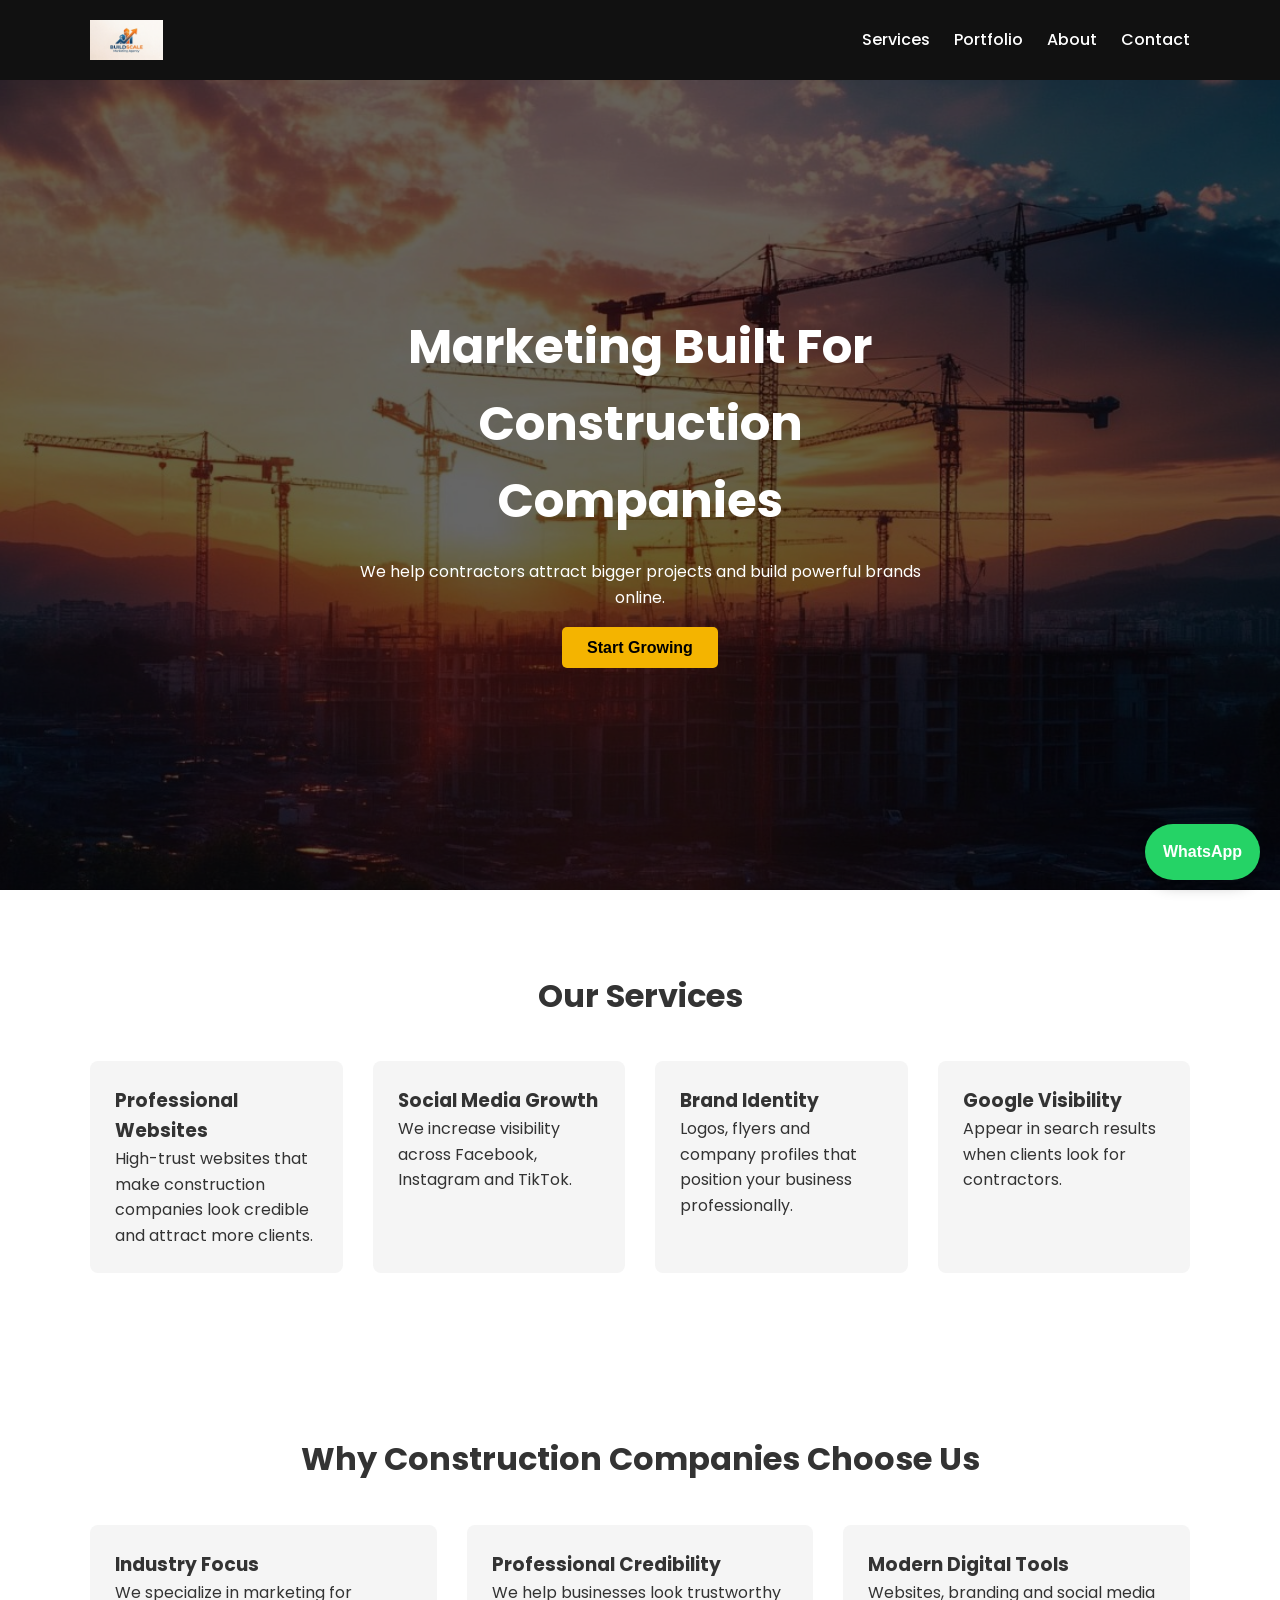
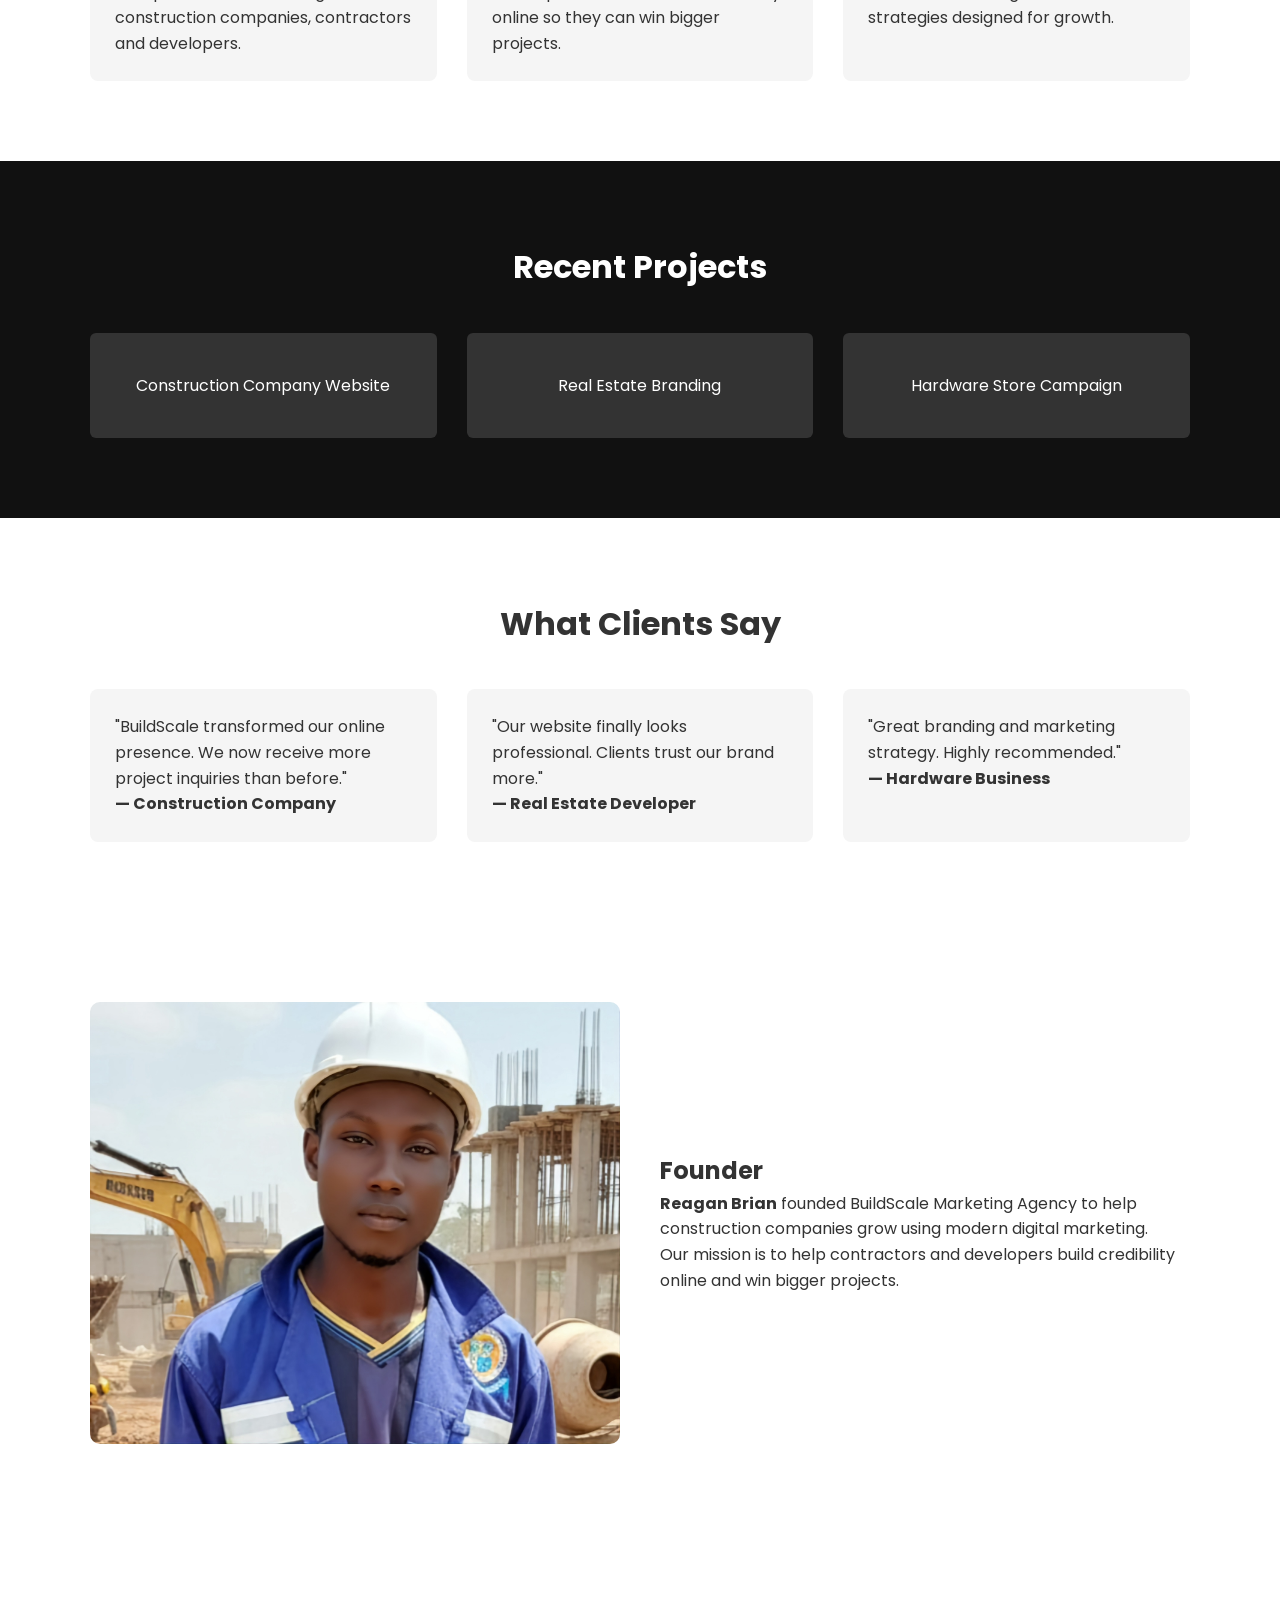
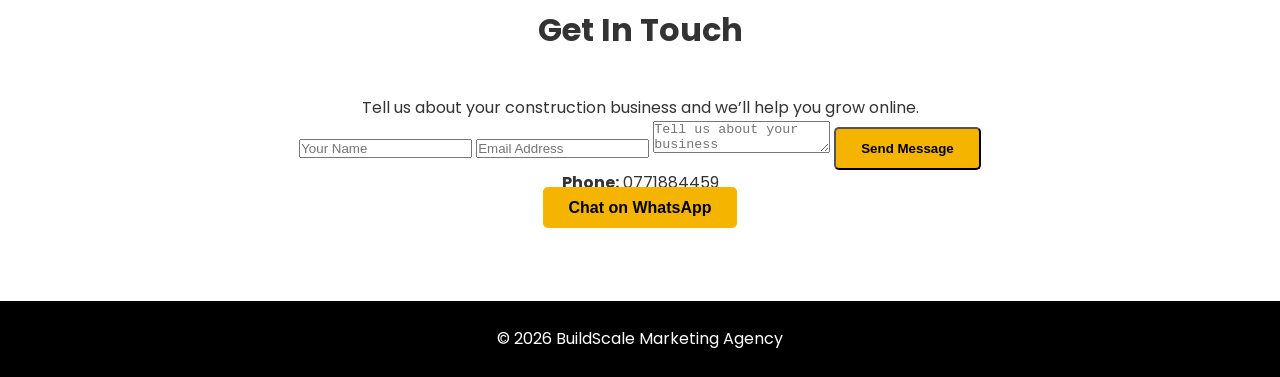
==== commit 3c4b67cb: "Update index.html" ====
--- a/index.html
+++ b/index.html
@@ -196,13 +196,23 @@
 
 <div class="container">
 
-<h2 class="section-title">Contact Us</h2>
-
-<p>Ready to grow your construction business?</p>
+<h2 class="section-title">Get In Touch</h2>
+
+<p>Tell us about your construction business and we’ll help you grow online.</p>
+
+<form class="contact-form">
+
+<input type="text" placeholder="Your Name" required>
+
+<input type="email" placeholder="Email Address" required>
+
+<textarea placeholder="Tell us about your business"></textarea>
+
+<button class="btn">Send Message</button>
+
+</form>
 
 <p><strong>Phone:</strong> 0771884459</p>
-
-<p><strong>Email:</strong> buildscaleagency@gmail.com</p>
 
 <a href="https://wa.me/256771884459" class="btn">Chat on WhatsApp</a>
 
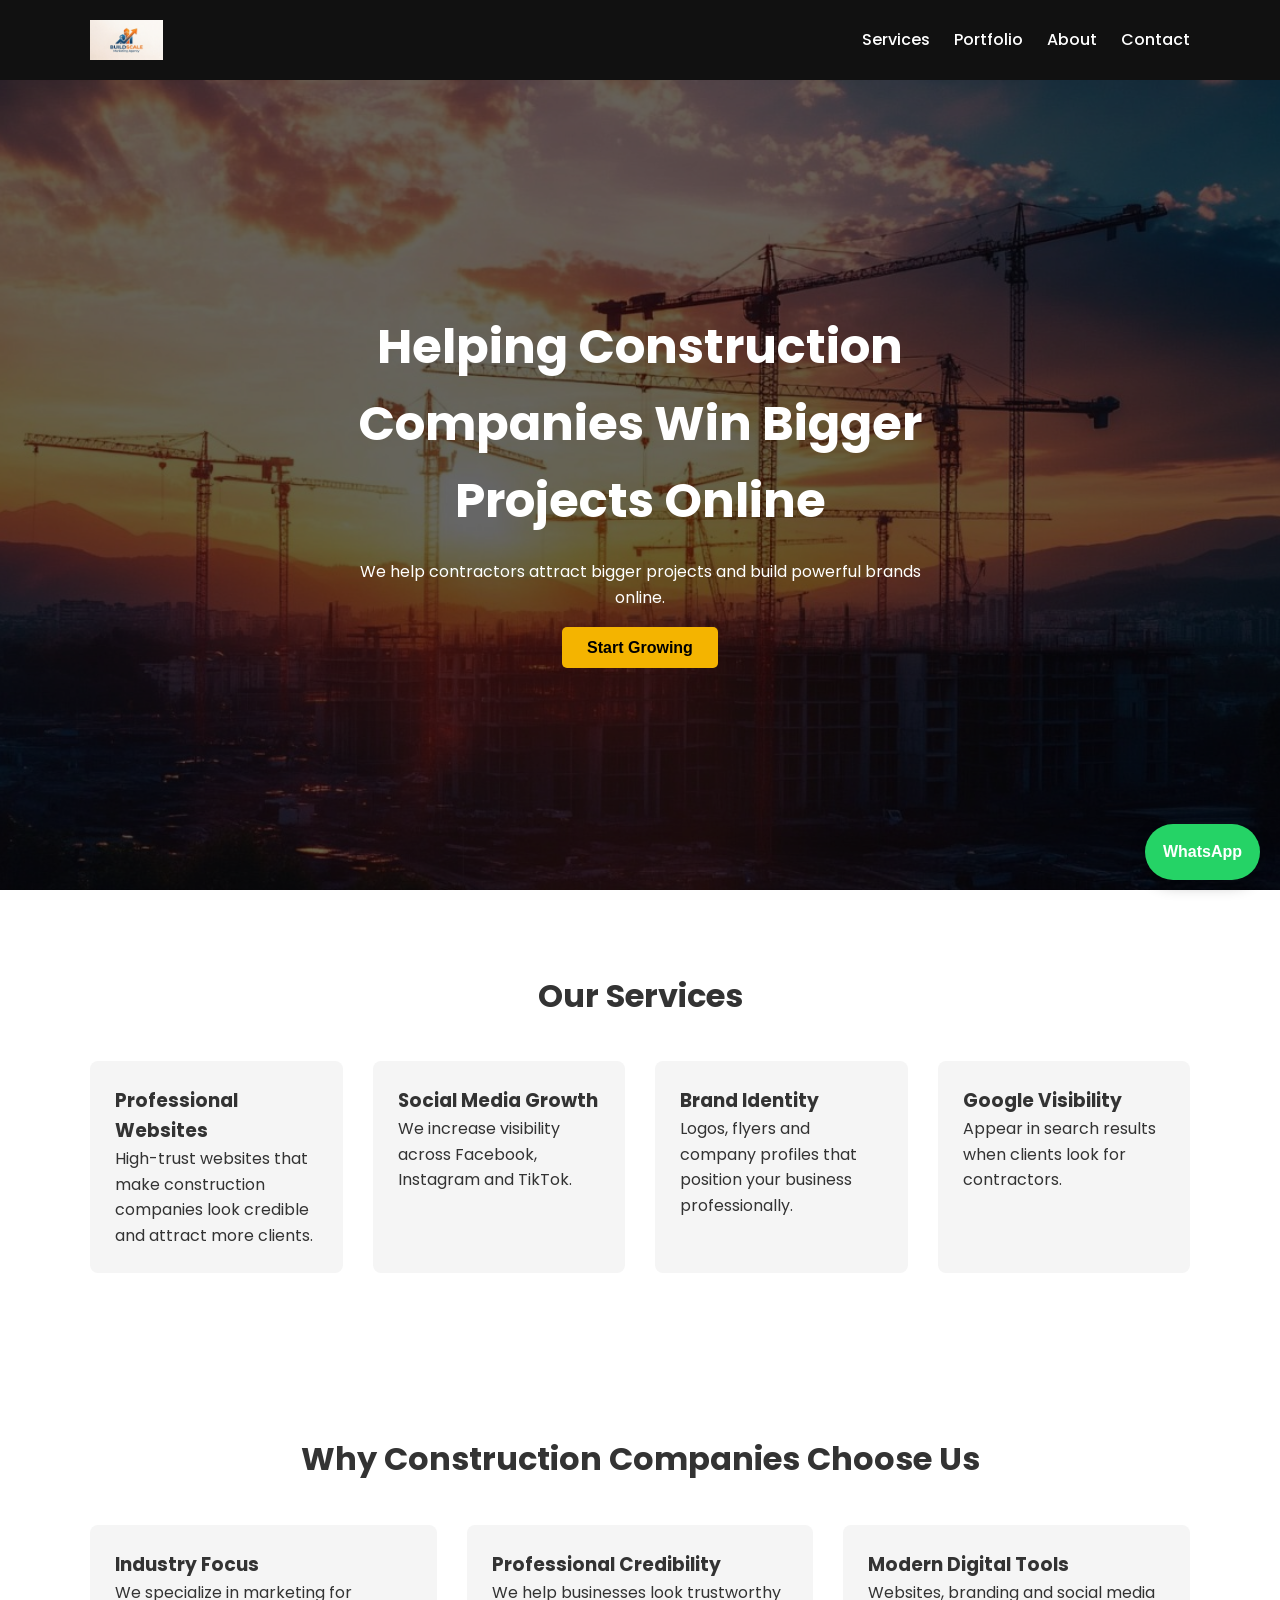
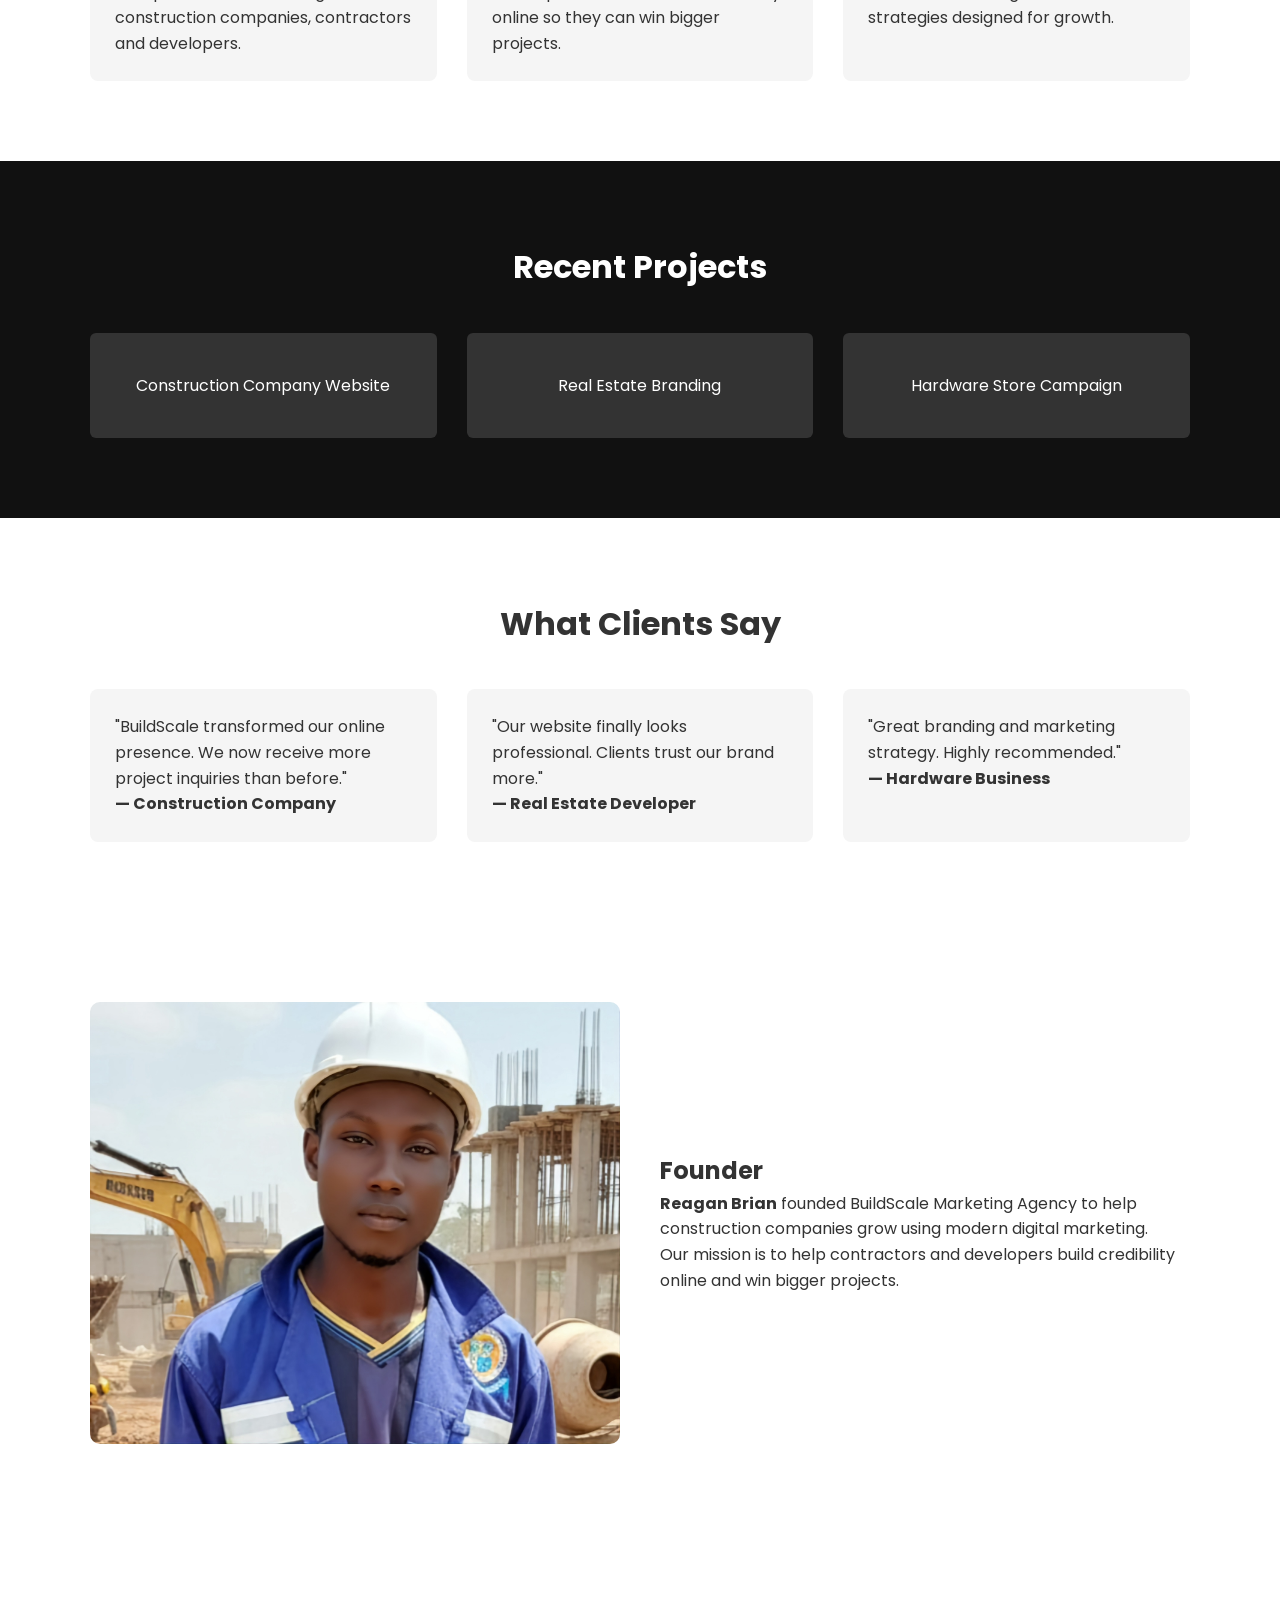
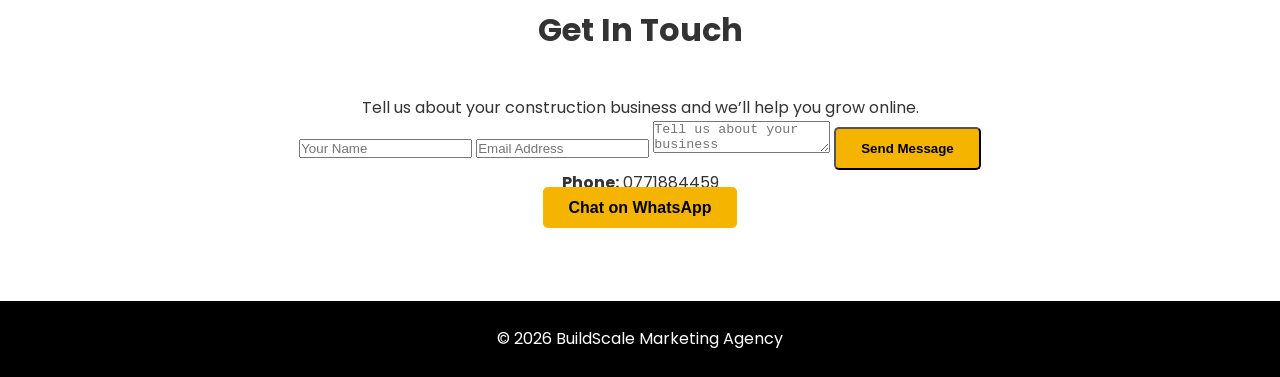
==== commit 8c236d6d: "Update index.html" ====
--- a/index.html
+++ b/index.html
@@ -45,7 +45,7 @@
 
 <div class="hero-content">
 
-<h1>Marketing Built For Construction Companies</h1>
+<h1>Helping Construction Companies Win Bigger Projects Online</h1>
 
 <p>We help contractors attract bigger projects and build powerful brands online.</p>
 
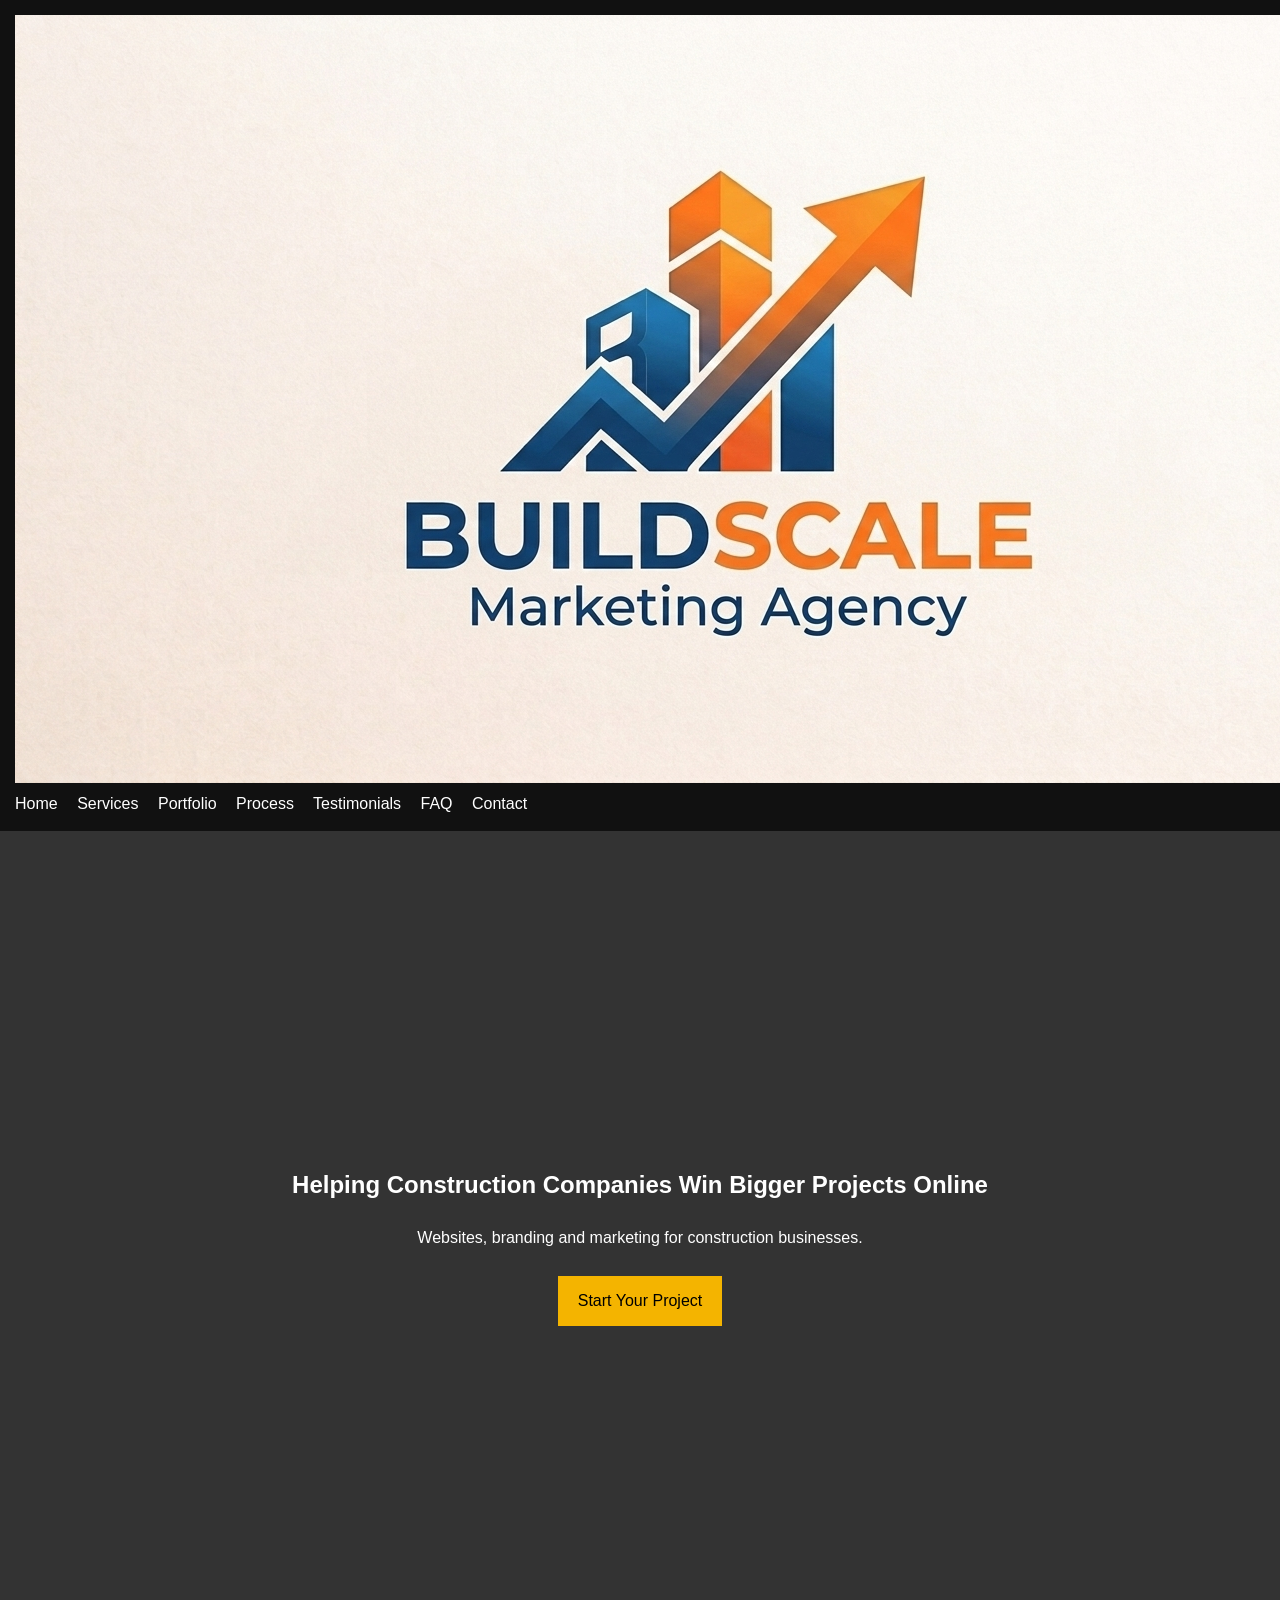
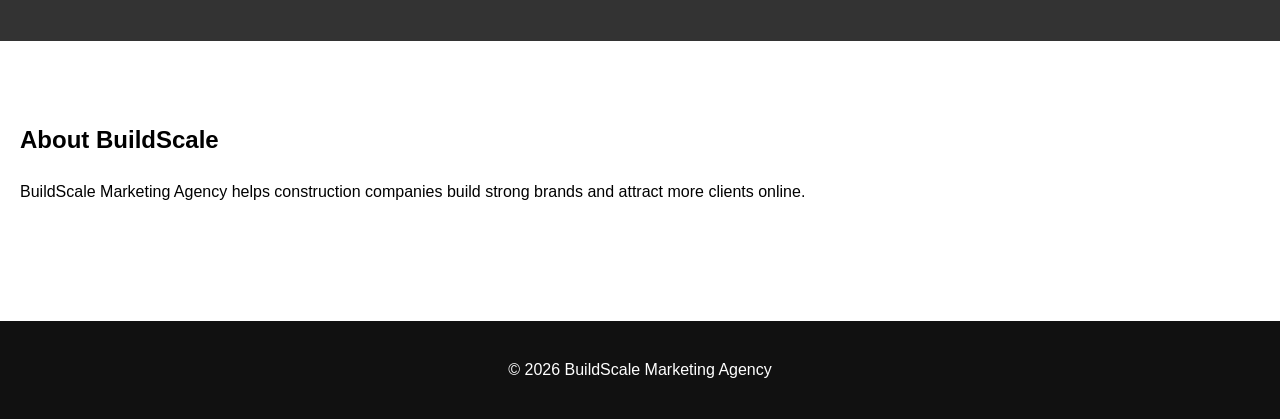
==== commit 5752ca8f: "Rename Index.html to index.html" ====
--- a/index.html
+++ b/index.html
@@ -1,236 +1,34 @@
-<!DOCTYPE html>
-<html lang="en">
-
+<!DOCTYPE html><html lang="en">
 <head>
-
 <meta charset="UTF-8">
 <meta name="viewport" content="width=device-width, initial-scale=1.0">
-
 <title>BuildScale Marketing Agency</title>
-
 <link rel="stylesheet" href="css/style.css">
-
-<link rel="preconnect" href="https://fonts.googleapis.com">
-<link rel="preconnect" href="https://fonts.gstatic.com" crossorigin>
-
-<link href="https://fonts.googleapis.com/css2?family=Poppins:wght@300;400;600;700&display=swap" rel="stylesheet">
-
-</head>
-
-<body>
-
-<header>
-
+</head><body><header>
 <div class="container nav">
-
-<img src="images/logo.png" class="logo">
-
-<nav>
-
-<a href="#services">Services</a>
-<a href="#portfolio">Portfolio</a>
-<a href="#about">About</a>
-<a href="#contact">Contact</a>
-
+<img src="images/logo.png" class="logo"><nav>
+<a href="index.html">Home</a>
+<a href="services.html">Services</a>
+<a href="portfolio.html">Portfolio</a>
+<a href="process.html">Process</a>
+<a href="testimonials.html">Testimonials</a>
+<a href="faq.html">FAQ</a>
+<a href="contact.html">Contact</a>
 </nav>
-
 </div>
-
-</header>
-
-
-<section class="hero">
-
-<div class="hero-overlay">
-
+</header><section class="hero">
 <div class="hero-content">
-
 <h1>Helping Construction Companies Win Bigger Projects Online</h1>
-
-<p>We help contractors attract bigger projects and build powerful brands online.</p>
-
-<a href="#contact" class="btn">Start Growing</a>
-
+<p>Websites, branding and marketing for construction businesses.</p>
+<a href="contact.html" class="btn">Start Your Project</a>
 </div>
-
-</div>
-
-</section>
-
-
-<section id="services" class="section">
-
-<div class="container">
-
-<h2 class="section-title">Our Services</h2>
-
-<div class="grid">
-
-<div class="card">
-<h3>Professional Websites</h3>
-<p>High-trust websites that make construction companies look credible and attract more clients.</p>
-</div>
-
-<div class="card">
-<h3>Social Media Growth</h3>
-<p>We increase visibility across Facebook, Instagram and TikTok.</p>
-</div>
-
-<div class="card">
-<h3>Brand Identity</h3>
-<p>Logos, flyers and company profiles that position your business professionally.</p>
-</div>
-
-<div class="card">
-<h3>Google Visibility</h3>
-<p>Appear in search results when clients look for contractors.</p>
-</div>
-
-</div>
-
-</div>
-
-</section>
-
-
-<section class="section light">
-
-<div class="container">
-
-<h2 class="section-title">Why Construction Companies Choose Us</h2>
-
-<div class="grid">
-
-<div class="card">
-<h3>Industry Focus</h3>
-<p>We specialize in marketing for construction companies, contractors and developers.</p>
-</div>
-
-<div class="card">
-<h3>Professional Credibility</h3>
-<p>We help businesses look trustworthy online so they can win bigger projects.</p>
-</div>
-
-<div class="card">
-<h3>Modern Digital Tools</h3>
-<p>Websites, branding and social media strategies designed for growth.</p>
-</div>
-
-</div>
-
-</div>
-
-</section>
-   
-
-<section id="portfolio" class="section dark">
-
-<div class="container">
-
-<h2 class="section-title">Recent Projects</h2>
-
-<div class="grid">
-
-<div class="portfolio">Construction Company Website</div>
-<div class="portfolio">Real Estate Branding</div>
-<div class="portfolio">Hardware Store Campaign</div>
-
-</div>
-
-</div>
-
-</section>
-
-<section class="section">
-
-<div class="container">
-
-<h2 class="section-title">What Clients Say</h2>
-
-<div class="grid">
-
-<div class="card">
-<p>"BuildScale transformed our online presence. We now receive more project inquiries than before."</p>
-<strong>— Construction Company</strong>
-</div>
-
-<div class="card">
-<p>"Our website finally looks professional. Clients trust our brand more."</p>
-<strong>— Real Estate Developer</strong>
-</div>
-
-<div class="card">
-<p>"Great branding and marketing strategy. Highly recommended."</p>
-<strong>— Hardware Business</strong>
-</div>
-
-</div>
-
-</div>
-
-</section>
-
-   
-<section id="about" class="section">
-
-<div class="container about">
-
-<img src="images/founder.jpg">
-
-<div>
-
-<h2>Founder</h2>
-
-<p><strong>Reagan Brian</strong> founded BuildScale Marketing Agency to help construction companies grow using modern digital marketing.</p>
-
-<p>Our mission is to help contractors and developers build credibility online and win bigger projects.</p>
-
-</div>
-
-</div>
-
-</section>
-
-
-<section id="contact" class="section contact">
-
-<div class="container">
-
-<h2 class="section-title">Get In Touch</h2>
-
-<p>Tell us about your construction business and we’ll help you grow online.</p>
-
-<form class="contact-form">
-
-<input type="text" placeholder="Your Name" required>
-
-<input type="email" placeholder="Email Address" required>
-
-<textarea placeholder="Tell us about your business"></textarea>
-
-<button class="btn">Send Message</button>
-
-</form>
-
-<p><strong>Phone:</strong> 0771884459</p>
-
-<a href="https://wa.me/256771884459" class="btn">Chat on WhatsApp</a>
-
-</div>
-
-</section>
-
-
-<footer>
-
+</section><section class="section">
+<h2>About BuildScale</h2>
+<p>
+BuildScale Marketing Agency helps construction companies
+build strong brands and attract more clients online.
+</p>
+</section><footer>
 <p>© 2026 BuildScale Marketing Agency</p>
-
-</footer>
-
-
-<a href="https://wa.me/256771884459" class="whatsapp">
-WhatsApp
-</a>
-
-</body>
+</footer></body>
 </html>
--- a/css/style.css
+++ b/css/style.css
@@ -1,166 +1,59 @@
-*{
+body{
+font-family:Arial, sans-serif;
 margin:0;
-padding:0;
-box-sizing:border-box;
-}
-
-html{
-scroll-behavior:smooth;
-}
-
-body{
-font-family:'Poppins',sans-serif;
-color:#333;
 line-height:1.6;
-}
-
-.container{
-width:90%;
-max-width:1100px;
-margin:auto;
 }
 
 header{
 background:#111;
-padding:20px 0;
-}
-
-.nav{
-display:flex;
-justify-content:space-between;
-align-items:center;
-}
-
-.logo{
-height:40px;
+padding:15px;
 }
 
 nav a{
 color:white;
-margin-left:20px;
+margin-right:15px;
 text-decoration:none;
-font-weight:500;
-}
-
-nav a:hover{
-color:#f4b400;
 }
 
 .hero{
 height:90vh;
-background:url("../images/hero.jpg") center/cover no-repeat;
-position:relative;
-}
-
-.hero-overlay{
-background:rgba(0,0,0,0.6);
-height:100%;
+background:#333;
+color:white;
 display:flex;
+align-items:center;
 justify-content:center;
-align-items:center;
 text-align:center;
 }
 
-.hero-content{
-color:white;
-max-width:600px;
-}
-
-.hero h1{
-font-size:48px;
-margin-bottom:20px;
-}
-
-.hero p{
-margin-bottom:25px;
-}
-
-.btn{
-background:#f4b400;
-color:black;
-padding:12px 25px;
-text-decoration:none;
-font-weight:600;
-border-radius:5px;
-transition:0.3s;
-}
-
-.btn:hover{
-background:#ffcc33;
-transform:translateY(-2px);
-}
-
 .section{
-padding:80px 0;
-}
-
-.section-title{
-text-align:center;
-font-size:32px;
-margin-bottom:40px;
+padding:60px 20px;
 }
 
 .grid{
 display:grid;
 grid-template-columns:repeat(auto-fit,minmax(250px,1fr));
-gap:30px;
+gap:20px;
 }
 
 .card{
-background:#f5f5f5;
-padding:25px;
-border-radius:8px;
-transition:0.3s;
-}
-
-.card:hover{
-transform:translateY(-5px);
-}
-
-.dark{
-background:#111;
-color:white;
-}
-
-.portfolio{
-background:#333;
+background:#eee;
 padding:40px;
-text-align:center;
-border-radius:6px;
-}
-
-.about{
-display:grid;
-grid-template-columns:1fr 1fr;
-gap:40px;
-align-items:center;
-}
-
-.about img{
-width:100%;
-border-radius:10px;
-}
-
-.contact{
 text-align:center;
 }
 
+.btn{
+background:#f4b400;
+padding:12px 20px;
+text-decoration:none;
+color:black;
+display:inline-block;
+margin-top:10px;
+}
+
 footer{
-background:#000;
+background:#111;
 color:white;
 text-align:center;
-padding:25px;
+padding:20px;
+margin-top:40px;
 }
-
-.whatsapp{
-position:fixed;
-bottom:20px;
-right:20px;
-background:#25D366;
-color:white;
-padding:15px 18px;
-border-radius:50px;
-text-decoration:none;
-font-weight:600;
-box-shadow:0 5px 15px rgba(0,0,0,0.3);
-}
